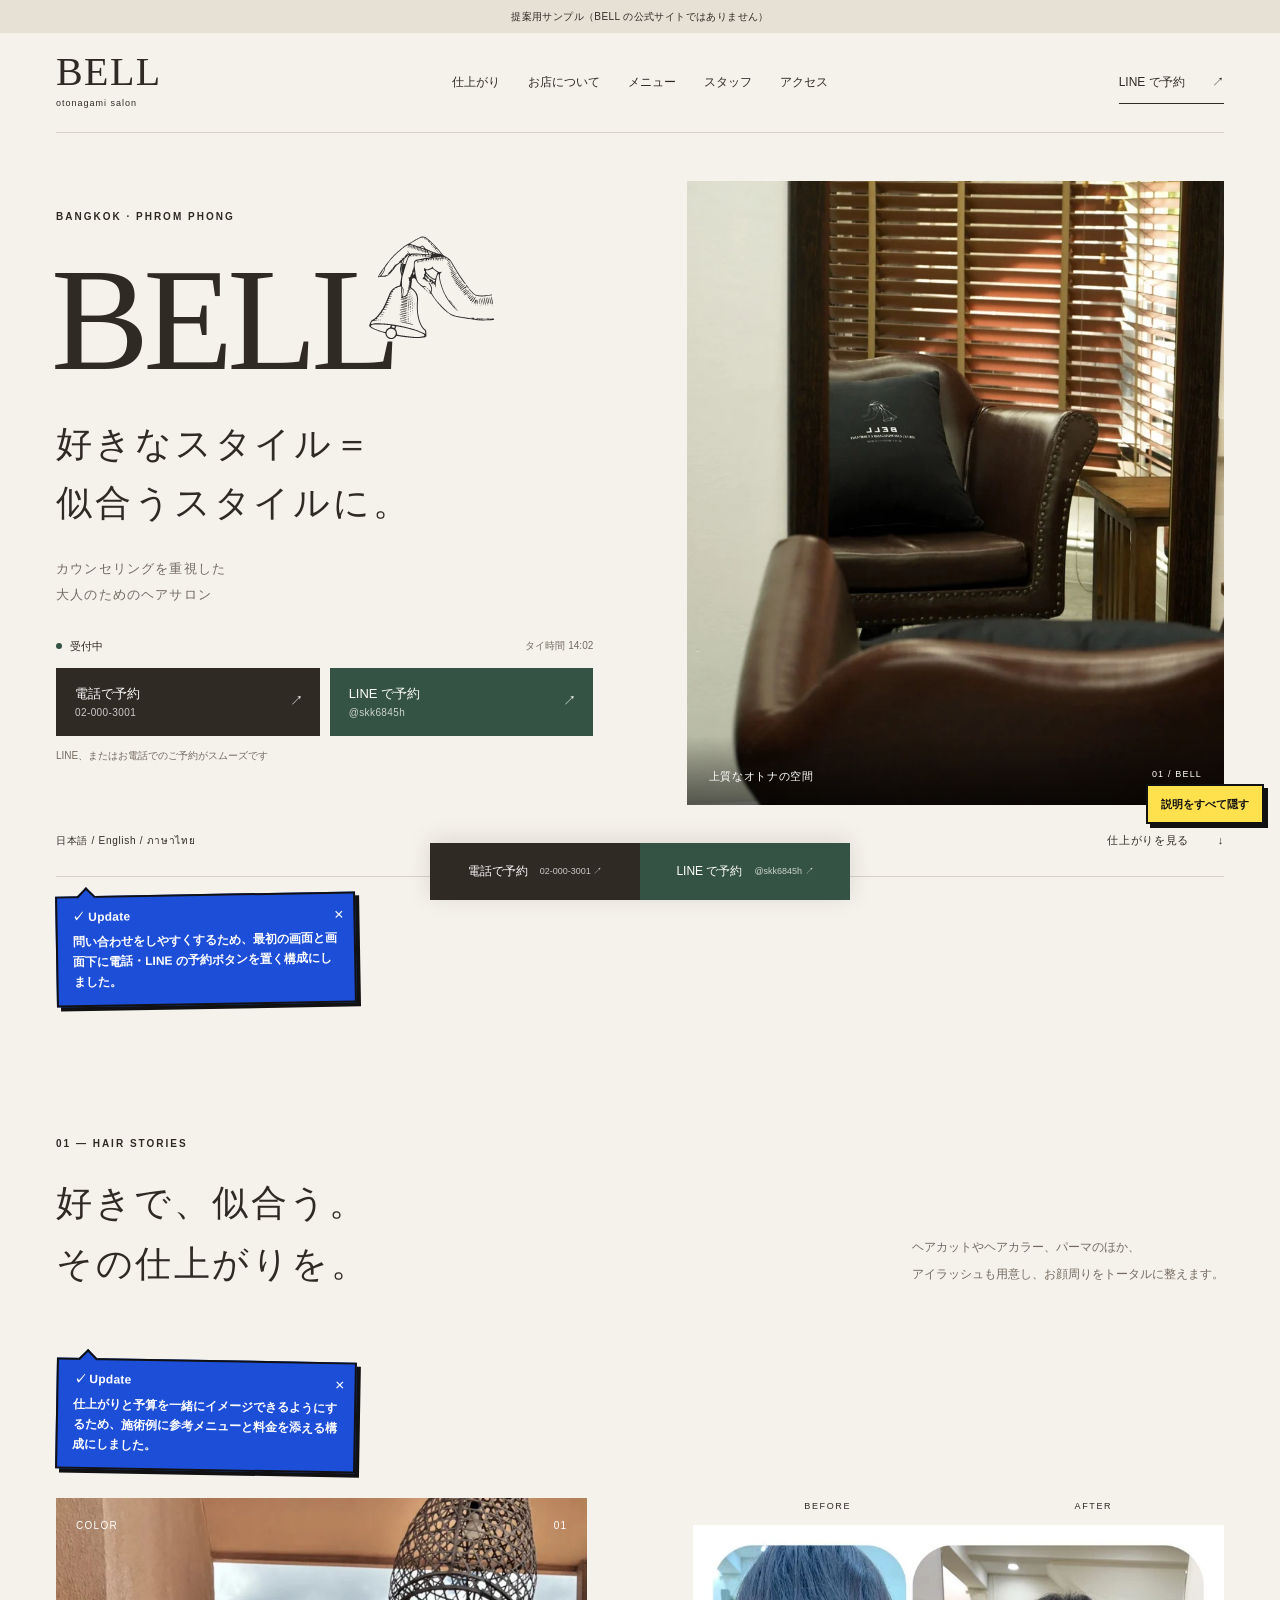
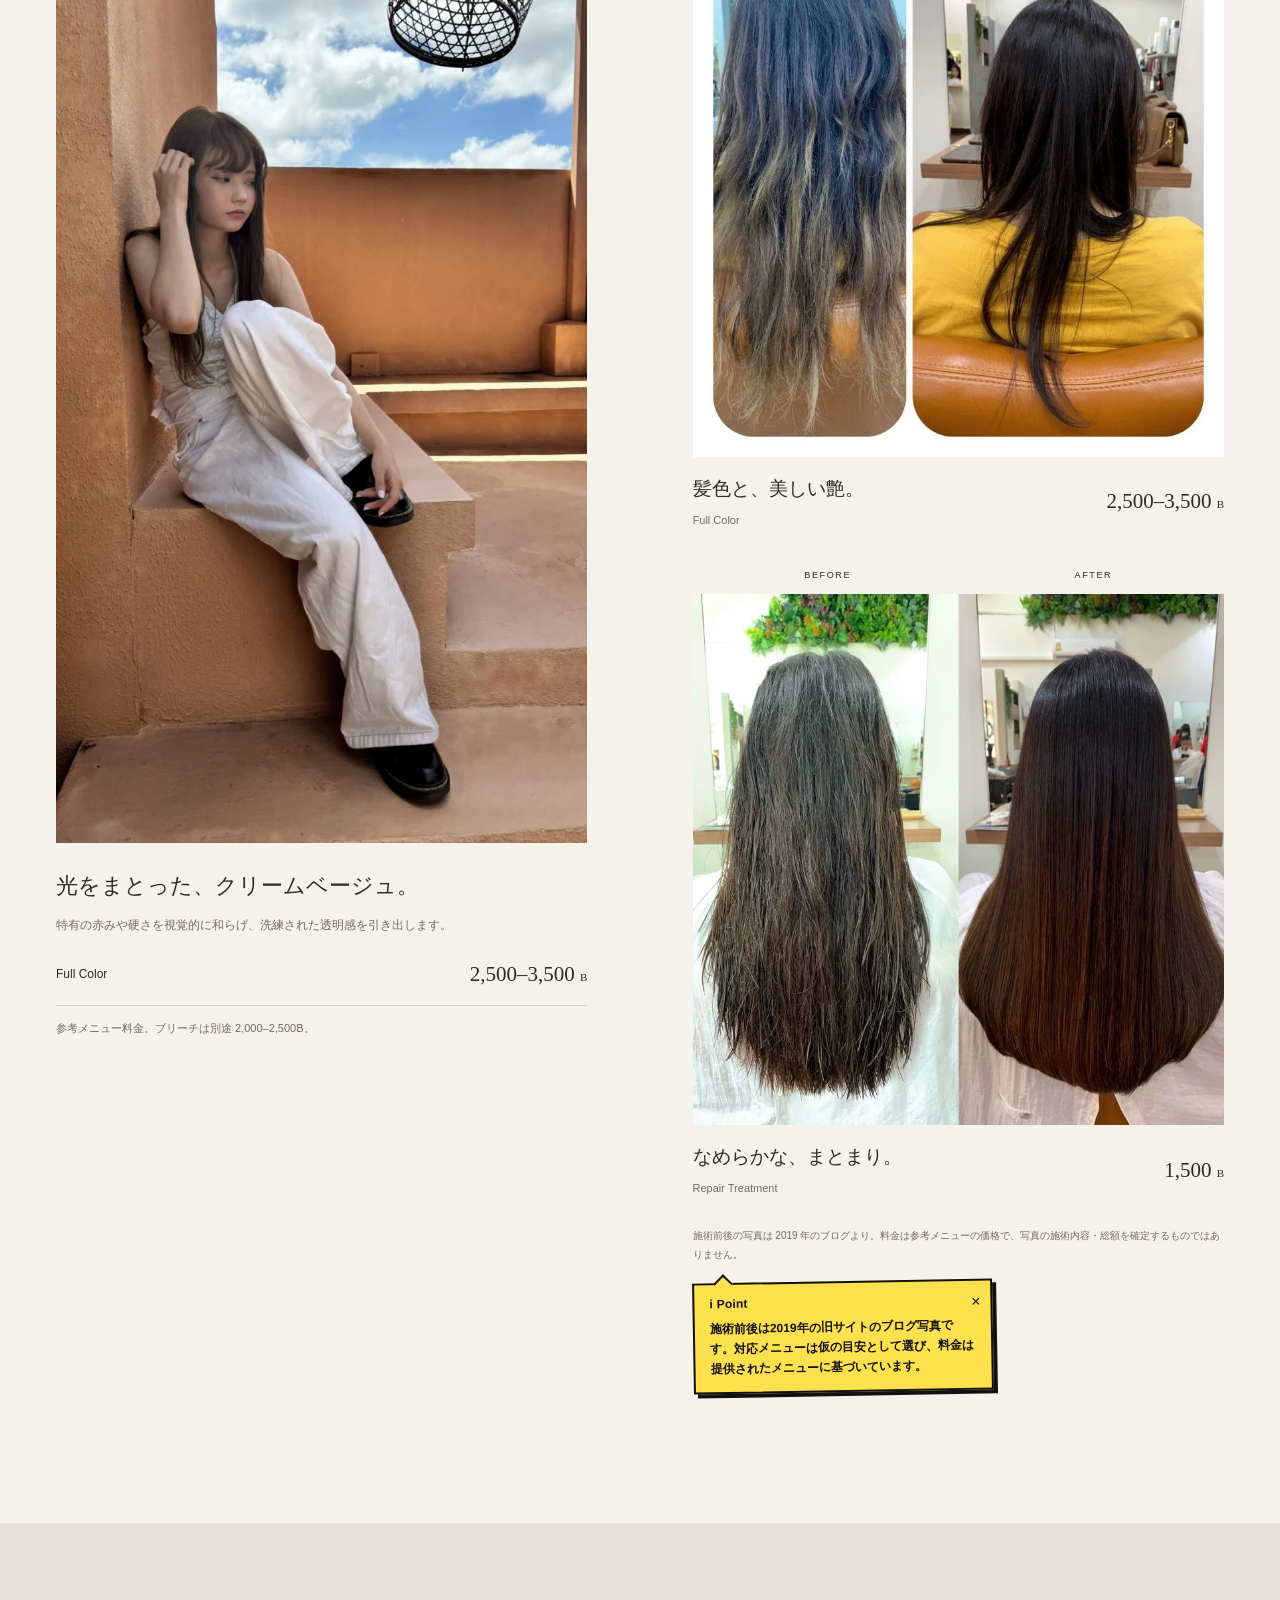
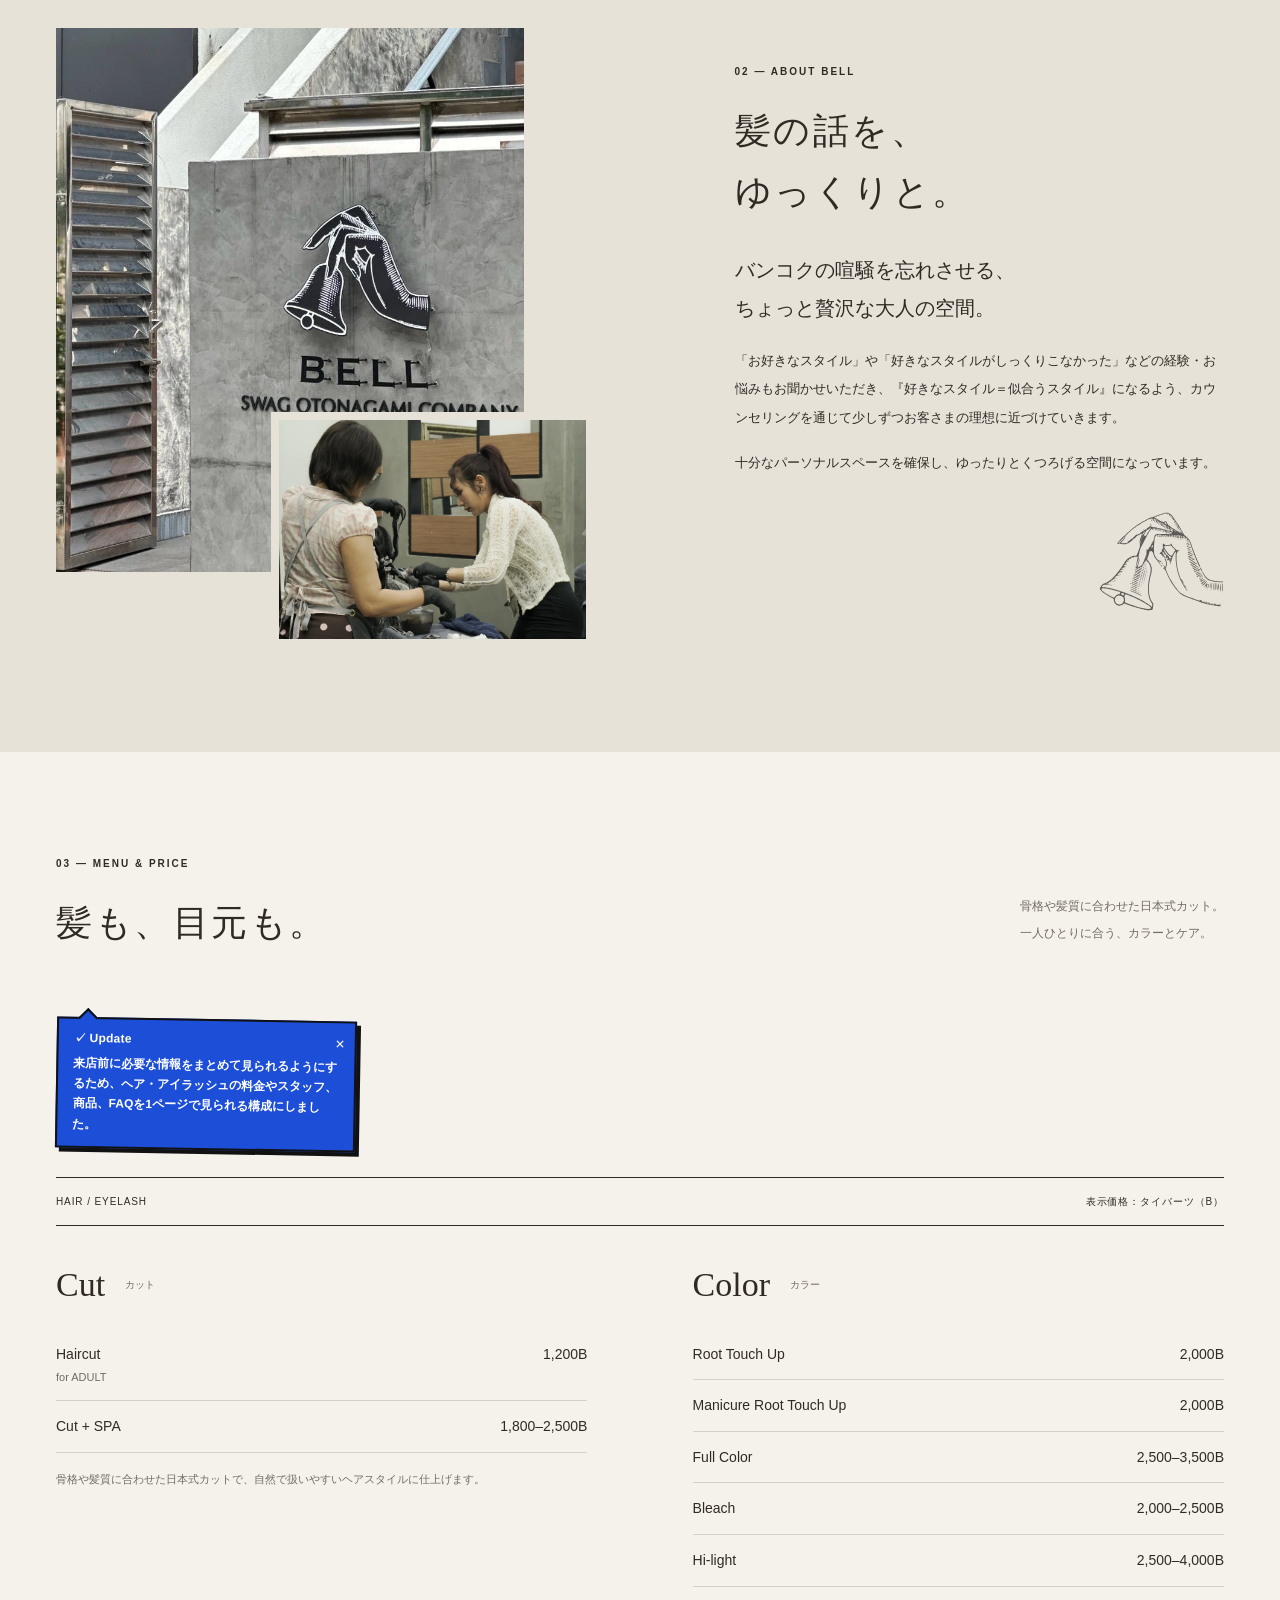
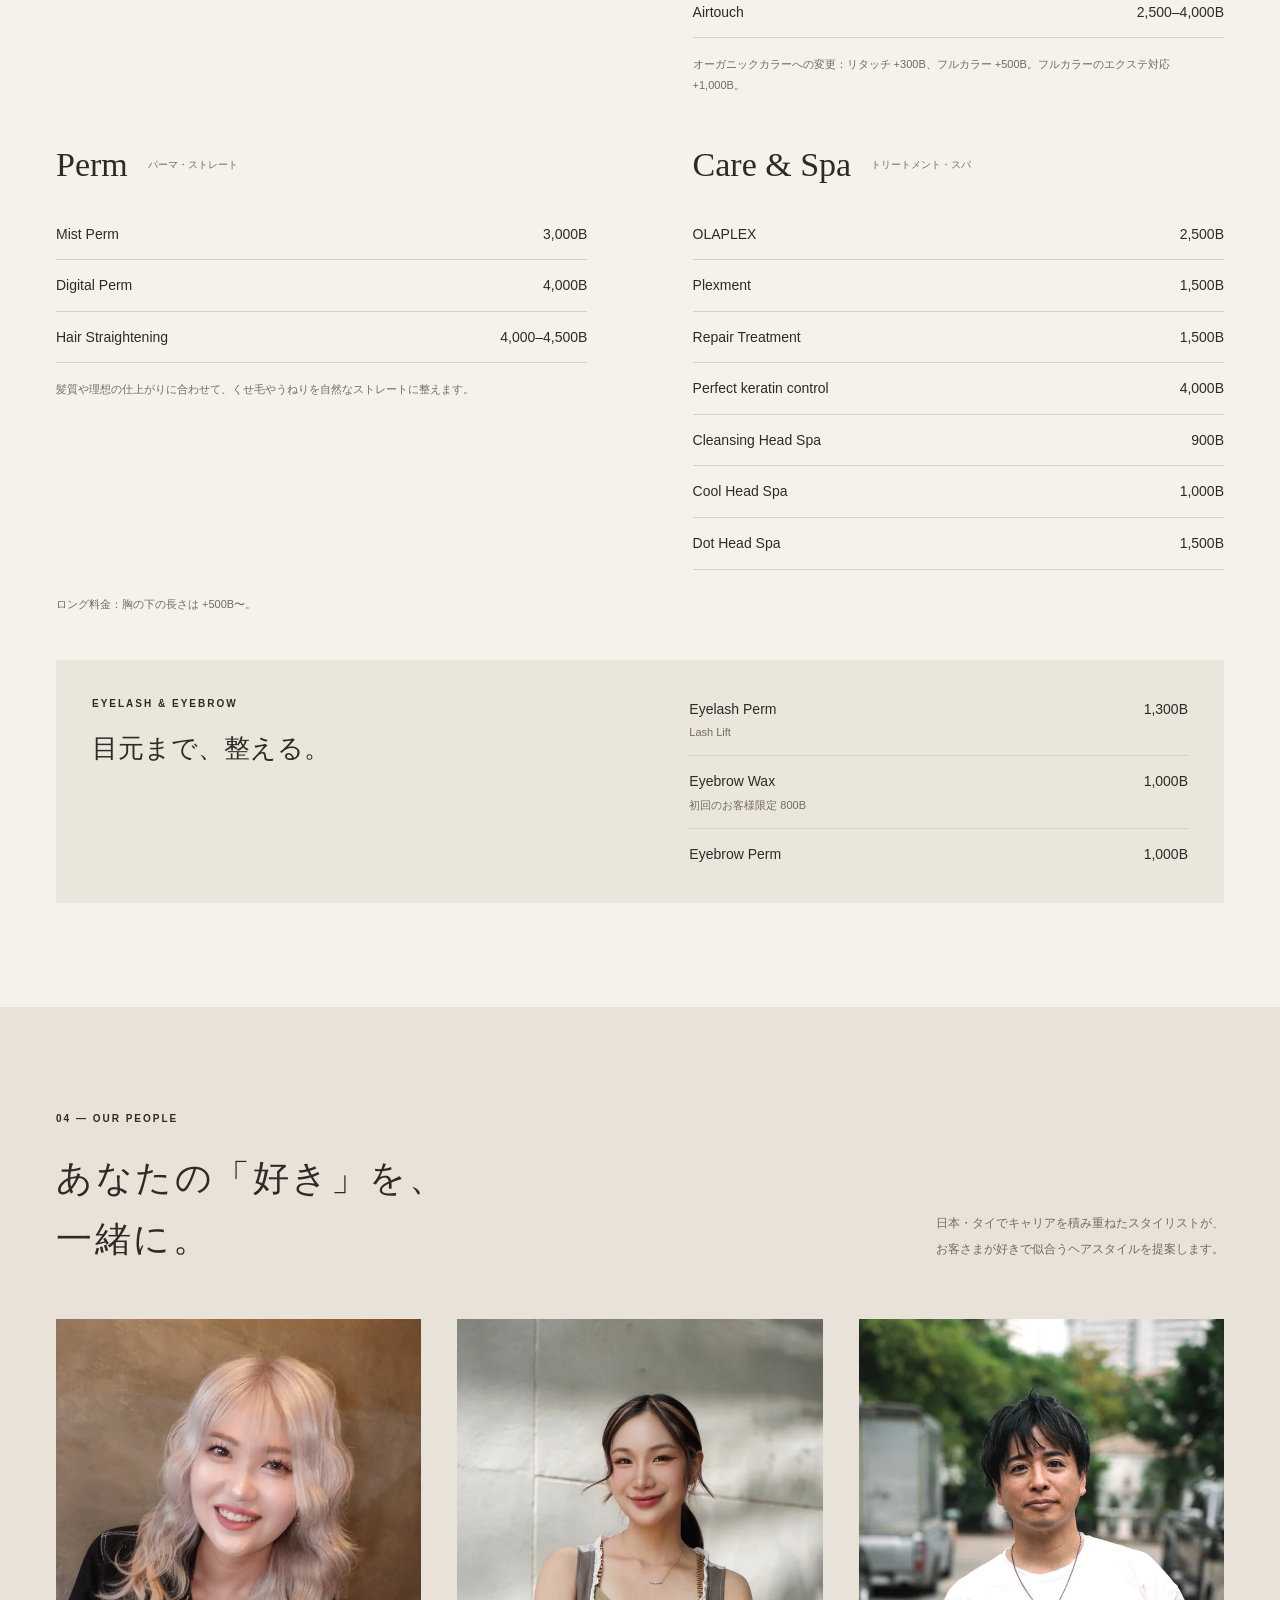
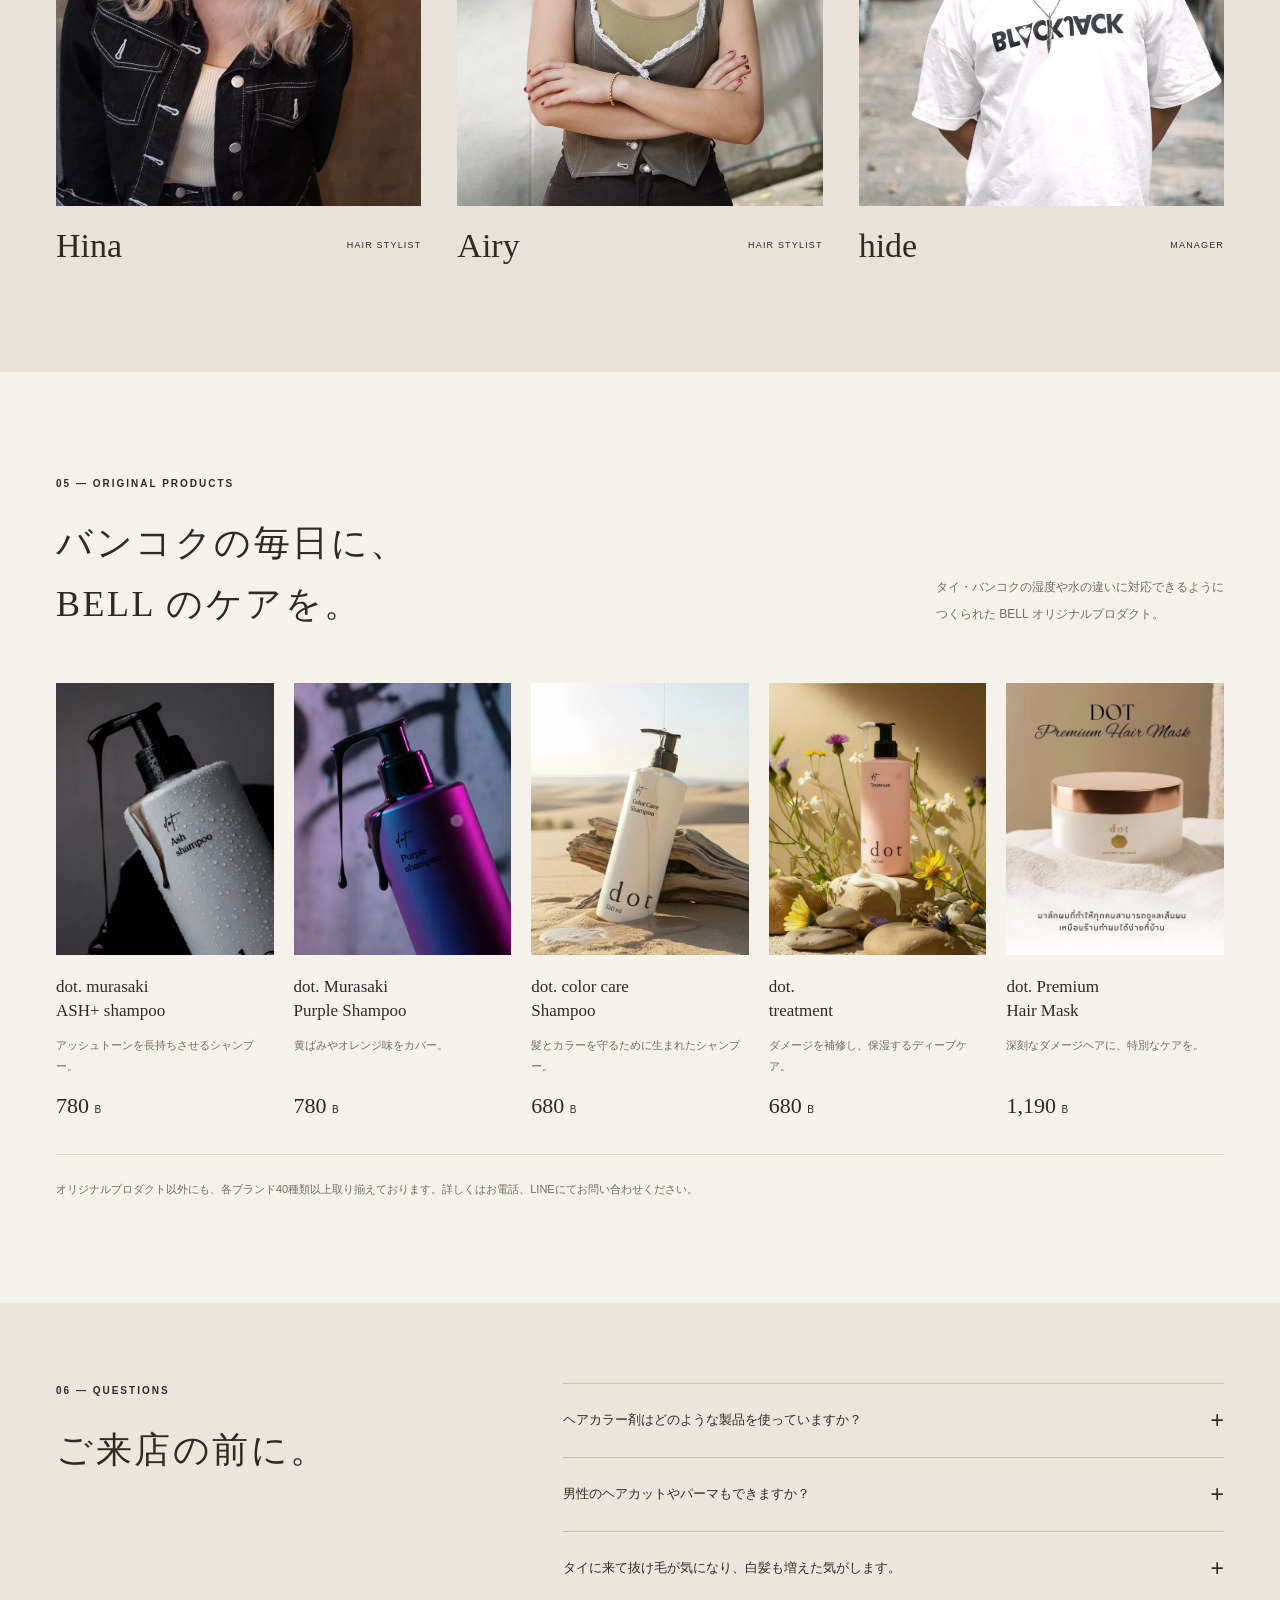
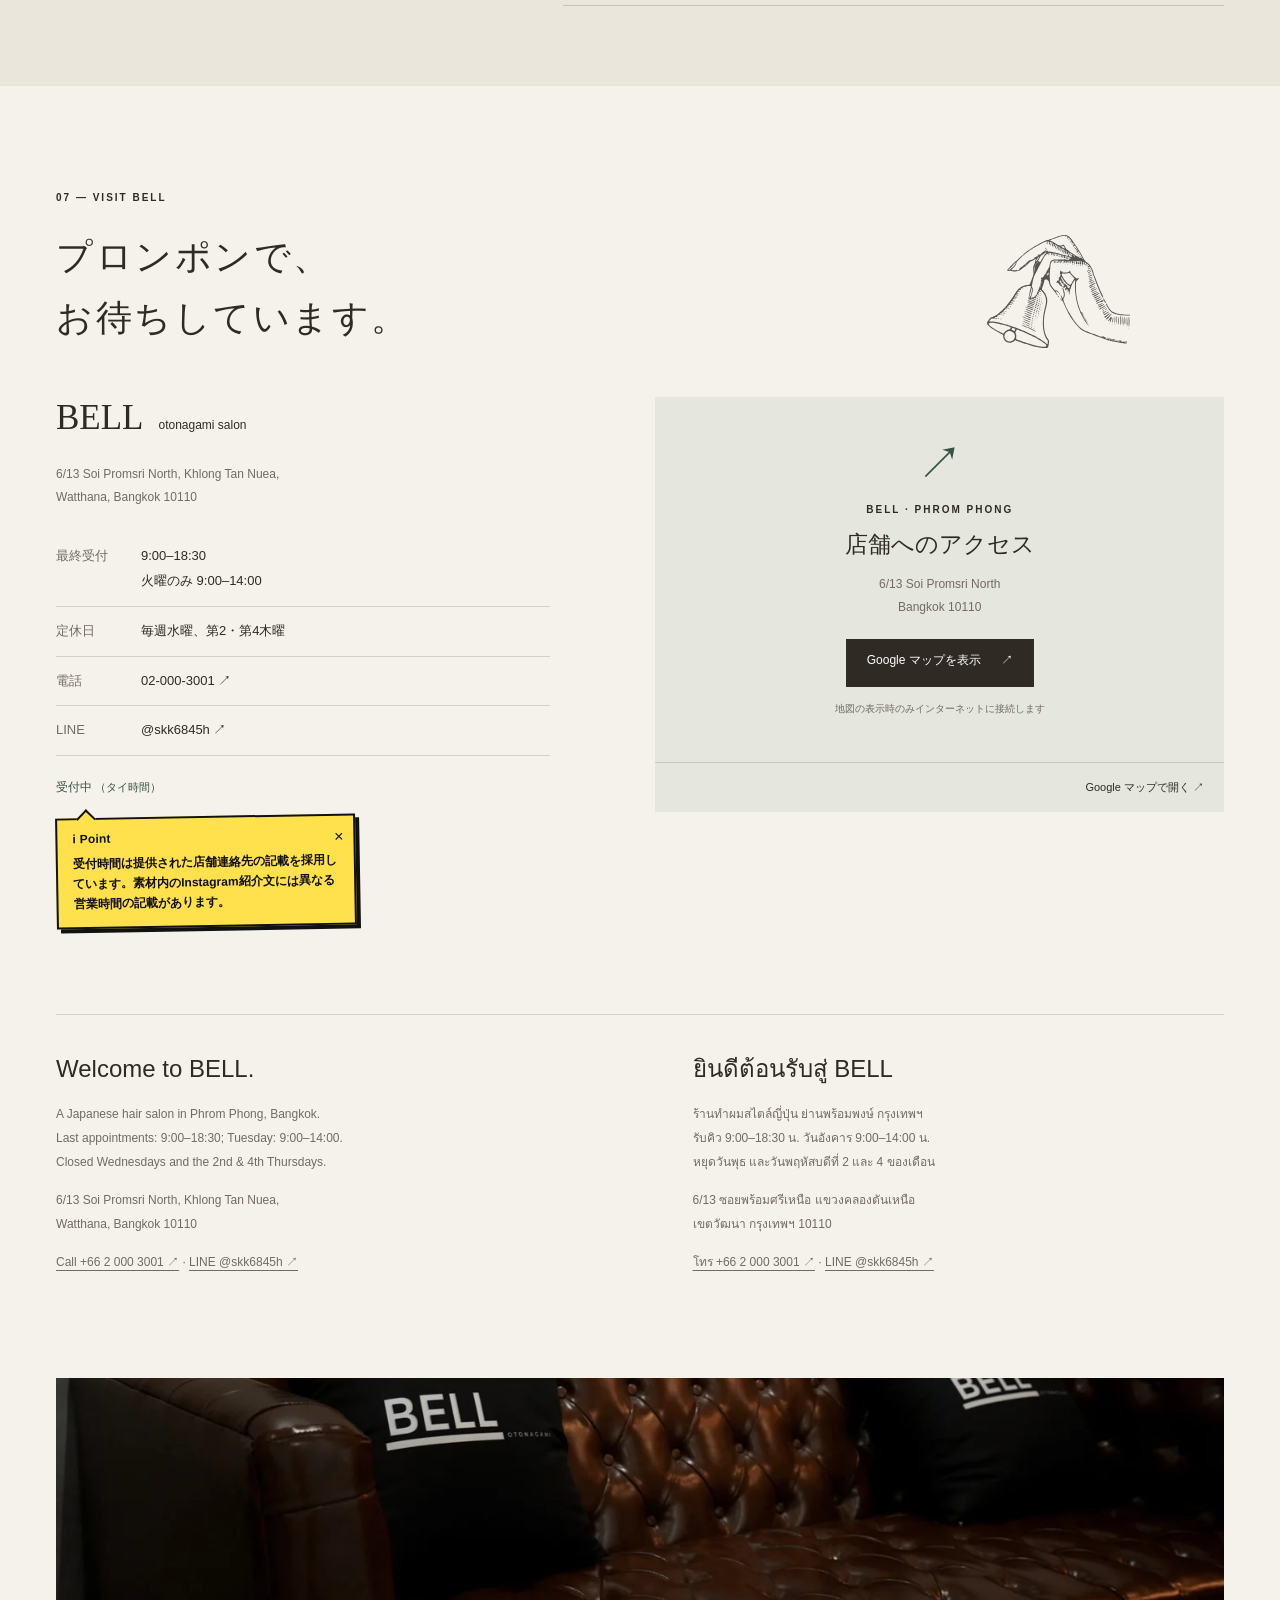
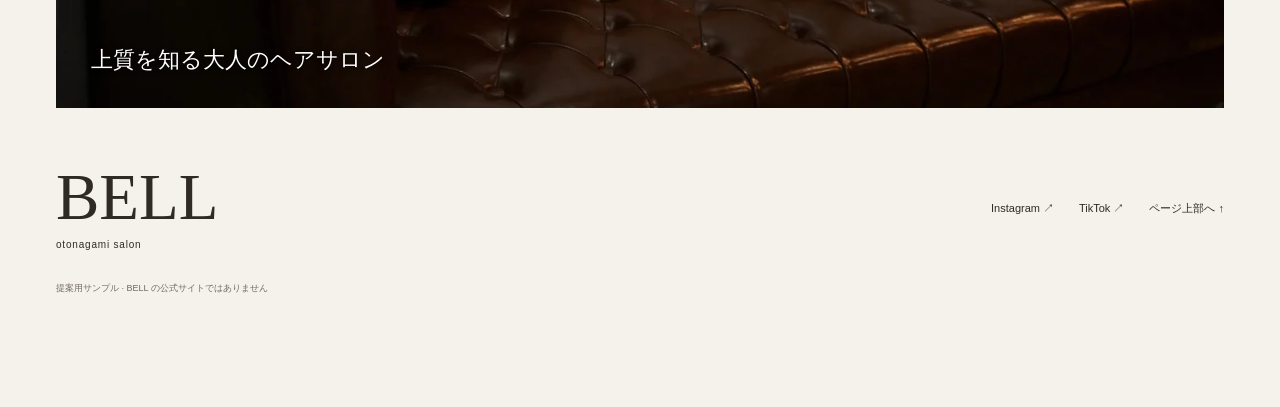
==== codex/index.html @ e8c3ef05 "Codex 版のサンプルを /codex/ に追加（比較用） Co-Authored-By: Claude Opus 5.5 <noreply@anthropic.com>" ====
<!doctype html>
<html lang="ja">
<head>
  <meta charset="utf-8">
  <meta name="viewport" content="width=device-width, initial-scale=1">
  <meta name="robots" content="noindex, nofollow">
  <meta name="description" content="バンコク・プロンポンの BELL otonagami salon。カウンセリングを重視した、大人のためのヘアサロン。店舗サイトの提案用サンプルです。">
  <title>BELL otonagami salon — 好きなスタイル＝似合うスタイルに</title>
  <link rel="icon" href="img/bell-hand.svg" type="image/svg+xml">
  <link rel="stylesheet" href="css/style.css">
  <script type="application/ld+json">
  {
    "@context": "https://schema.org", "@type": "HairSalon",
    "name": "BELL otonagami salon", "telephone": "+66-2-000-3001",
    "description": "カウンセリングを重視した大人のためのヘアサロン。毎週水曜、第2・第4木曜は定休日。記載時間は最終受付時間です。",
    "address": {"@type":"PostalAddress","streetAddress":"6/13 Soi Promsri North, Khlong Tan Nuea","addressLocality":"Watthana","addressRegion":"Bangkok","postalCode":"10110","addressCountry":"TH"},
    "currenciesAccepted": "THB", "knowsLanguage": ["ja", "en", "th"],
    "sameAs": ["https://instagram.com/bellotonagami", "https://www.tiktok.com/@bell.otonagami"],
    "hasMap": "https://www.google.com/maps?q=BELL+otonagami+salon+Bangkok"
  }
  </script>
  <script src="js/main.js" defer></script>
</head>
<body>
  <a class="skip" href="#main">本文へ移動</a>
  <div class="sample-banner">提案用サンプル（BELL の公式サイトではありません）</div>
  <header class="site-header wrap">
    <a class="wordmark" href="#top" aria-label="BELL ページの先頭へ">BELL<span>otonagami salon</span></a>
    <nav aria-label="メインナビゲーション">
      <a href="#works">仕上がり</a><a href="#about">お店について</a><a href="#menu">メニュー</a><a href="#staff">スタッフ</a><a href="#access">アクセス</a>
    </nav>
    <a class="header-book" href="https://line.me/R/ti/p/%40skk6845h" target="_blank" rel="noopener noreferrer">LINE で予約 <span aria-hidden="true">↗</span></a>
  </header>
  <main id="main">
    <section class="hero wrap" id="top" aria-labelledby="hero-title">
      <div class="hero-copy">
        <div class="eyebrow">BANGKOK · PHROM PHONG</div>
        <div class="hero-brand" aria-hidden="true">BELL<img src="img/bell-hand.svg" alt="" width="1901" height="1504"></div>
        <h1 id="hero-title">好きなスタイル＝<br>似合うスタイルに。</h1>
        <p class="hero-description">カウンセリングを重視した<br>大人のためのヘアサロン</p>
        <div class="reception"><span class="status-dot"></span><span data-status role="status">受付時間 9:00–18:30</span><span class="local-time" data-thai-time>タイ時間</span></div>
        <div class="booking-actions" id="hero-booking">
          <a class="button button-dark" href="tel:+6620003001"><span>電話で予約</span><small>02-000-3001</small><b aria-hidden="true">↗</b></a>
          <a class="button button-line" href="https://line.me/R/ti/p/%40skk6845h" target="_blank" rel="noopener noreferrer"><span>LINE で予約</span><small>@skk6845h</small><b aria-hidden="true">↗</b></a>
        </div>
        <p class="booking-help">LINE、またはお電話でのご予約がスムーズです</p>
      </div>
      <figure class="hero-photo"><img src="img/salon-chair.webp" alt="木製ブラインドから光が入る、BELL のゆったりとしたサロンチェア" width="775" height="900" fetchpriority="high"><figcaption>上質なオトナの空間 <span>01 / BELL</span></figcaption></figure>
      <div class="hero-foot"><span id="booking-note-anchor">日本語 / English / ภาษาไทย</span><a href="#works">仕上がりを見る <span aria-hidden="true">↓</span></a></div>
    </section>

    <section class="section wrap" id="works" aria-labelledby="works-title">
      <div class="section-heading"><div><p class="eyebrow">01 — HAIR STORIES</p><h2 id="works-title">好きで、似合う。<br>その仕上がりを。</h2></div><p>ヘアカットやヘアカラー、パーマのほか、<br class="desktop">アイラッシュも用意し、お顔周りをトータルに整えます。</p></div>
      <div class="works-grid">
        <article class="style-feature"><figure><img src="img/cream-beige.webp" alt="クリームベージュのヘアカラーの仕上がり" width="700" height="1244" loading="lazy"><figcaption><span>COLOR</span><span>01</span></figcaption></figure><h3>光をまとった、クリームベージュ。</h3><p>特有の赤みや硬さを視覚的に和らげ、洗練された透明感を引き出します。</p><div class="price-caption"><span>Full Color</span><strong>2,500–3,500 <small>B</small></strong></div><small class="muted">参考メニュー料金。ブリーチは別途 2,000–2,500B。</small></article>
        <div class="style-pairs">
          <article class="style-pair"><div class="photo-label"><span>BEFORE</span><span>AFTER</span></div><img src="img/color-2019.webp" alt="カラー施術例。左が施術前、右が施術後。2019年のブログ写真" width="800" height="800" loading="lazy"><div class="pair-caption"><div><h3>髪色と、美しい艶。</h3><span>Full Color</span></div><strong>2,500–3,500 <small>B</small></strong></div></article>
          <article class="style-pair"><div class="photo-label"><span>BEFORE</span><span>AFTER</span></div><img src="img/treatment-2019.webp" alt="トリートメント施術例。左が施術前、右が施術後。2019年のブログ写真" width="800" height="800" loading="lazy"><div class="pair-caption"><div><h3>なめらかな、まとまり。</h3><span>Repair Treatment</span></div><strong>1,500 <small>B</small></strong></div></article>
          <p class="source-caption" id="archive-note-anchor">施術前後の写真は 2019 年のブログより。料金は参考メニューの価格で、写真の施術内容・総額を確定するものではありません。</p>
        </div>
      </div>
    </section>

    <section class="about-section" id="about" aria-labelledby="about-title"><div class="wrap about-grid">
      <div class="about-photos"><img class="about-main" src="img/salon-entrance.webp" alt="鈴を鳴らす手のロゴが迎える BELL の入口" width="775" height="900" loading="lazy"><img class="about-detail" src="img/consultation.webp" alt="サロンでお客さまのお話を聞くカウンセリングの様子" width="870" height="620" loading="lazy"></div>
      <div class="about-copy"><p class="eyebrow">02 — ABOUT BELL</p><h2 id="about-title">髪の話を、<br>ゆっくりと。</h2><p class="lead">バンコクの喧騒を忘れさせる、<br>ちょっと贅沢な大人の空間。</p><p>「お好きなスタイル」や「好きなスタイルがしっくりこなかった」などの経験・お悩みもお聞かせいただき、『好きなスタイル＝似合うスタイル』になるよう、カウンセリングを通じて少しずつお客さまの理想に近づけていきます。</p><p>十分なパーソナルスペースを確保し、ゆったりとくつろげる空間になっています。</p><img class="about-hand" src="img/bell-hand.svg" alt="鈴を鳴らす手の線画" width="1901" height="1504"></div>
    </div></section>

    <section class="section wrap" id="menu" aria-labelledby="menu-title">
      <div class="section-heading"><div><p class="eyebrow">03 — MENU & PRICE</p><h2 id="menu-title">髪も、目元も。</h2></div><p>骨格や髪質に合わせた日本式カット。<br>一人ひとりに合う、カラーとケア。</p></div>
      <div class="menu-topline"><span>HAIR / EYELASH</span><span>表示価格：タイバーツ（B）</span></div>
      <div class="menu-grid" id="hair-menu">
        <div class="menu-group"><h3>Cut <span>カット</span></h3><dl><div><dt>Haircut <small>for ADULT</small></dt><dd>1,200B</dd></div><div><dt>Cut + SPA</dt><dd>1,800–2,500B</dd></div></dl><p>骨格や髪質に合わせた日本式カットで、自然で扱いやすいヘアスタイルに仕上げます。</p></div>
        <div class="menu-group"><h3>Color <span>カラー</span></h3><dl><div><dt>Root Touch Up</dt><dd>2,000B</dd></div><div><dt>Manicure Root Touch Up</dt><dd>2,000B</dd></div><div><dt>Full Color</dt><dd>2,500–3,500B</dd></div><div><dt>Bleach</dt><dd>2,000–2,500B</dd></div><div><dt>Hi-light</dt><dd>2,500–4,000B</dd></div><div><dt>Airtouch</dt><dd>2,500–4,000B</dd></div></dl><p>オーガニックカラーへの変更：リタッチ +300B、フルカラー +500B。フルカラーのエクステ対応 +1,000B。</p></div>
        <div class="menu-group"><h3>Perm <span>パーマ・ストレート</span></h3><dl><div><dt>Mist Perm</dt><dd>3,000B</dd></div><div><dt>Digital Perm</dt><dd>4,000B</dd></div><div><dt>Hair Straightening</dt><dd>4,000–4,500B</dd></div></dl><p>髪質や理想の仕上がりに合わせて、くせ毛やうねりを自然なストレートに整えます。</p></div>
        <div class="menu-group"><h3>Care & Spa <span>トリートメント・スパ</span></h3><dl><div><dt>OLAPLEX</dt><dd>2,500B</dd></div><div><dt>Plexment</dt><dd>1,500B</dd></div><div><dt>Repair Treatment</dt><dd>1,500B</dd></div><div><dt>Perfect keratin control</dt><dd>4,000B</dd></div><div><dt>Cleansing Head Spa</dt><dd>900B</dd></div><div><dt>Cool Head Spa</dt><dd>1,000B</dd></div><div><dt>Dot Head Spa</dt><dd>1,500B</dd></div></dl></div>
      </div>
      <p class="menu-footnote">ロング料金：胸の下の長さは +500B〜。</p>
      <div class="eyelash"><div><p class="eyebrow">EYELASH & EYEBROW</p><h3>目元まで、整える。</h3></div><dl><div><dt>Eyelash Perm <small>Lash Lift</small></dt><dd>1,300B</dd></div><div><dt>Eyebrow Wax <small>初回のお客様限定 800B</small></dt><dd>1,000B</dd></div><div><dt>Eyebrow Perm</dt><dd>1,000B</dd></div></dl></div>
    </section>

    <section class="section staff-section" id="staff" aria-labelledby="staff-title"><div class="wrap">
      <div class="section-heading"><div><p class="eyebrow">04 — OUR PEOPLE</p><h2 id="staff-title">あなたの「好き」を、<br>一緒に。</h2></div><p>日本・タイでキャリアを積み重ねたスタイリストが、<br class="desktop">お客さまが好きで似合うヘアスタイルを提案します。</p></div>
      <div class="staff-grid"><article><img src="img/hina.webp" alt="ヘアスタイリスト Hina" width="660" height="880" loading="lazy"><div><h3>Hina</h3><span>HAIR STYLIST</span></div></article><article><img src="img/airy.webp" alt="ヘアスタイリスト Airy" width="660" height="990" loading="lazy"><div><h3>Airy</h3><span>HAIR STYLIST</span></div></article><article><img src="img/hide.webp" alt="店長 hide" width="660" height="990" loading="lazy"><div><h3>hide</h3><span>MANAGER</span></div></article></div>
    </div></section>

    <section class="section wrap" id="products" aria-labelledby="products-title">
      <div class="section-heading"><div><p class="eyebrow">05 — ORIGINAL PRODUCTS</p><h2 id="products-title">バンコクの毎日に、<br>BELL のケアを。</h2></div><p>タイ・バンコクの湿度や水の違いに対応できるように<br class="desktop">つくられた BELL オリジナルプロダクト。</p></div>
      <div class="products-grid">
        <article><img src="img/ash-shampoo.webp" alt="dot. murasaki ASH+ shampoo" width="560" height="700" loading="lazy"><h3>dot. murasaki<br>ASH+ shampoo</h3><p>アッシュトーンを長持ちさせるシャンプー。</p><strong>780 <small>B</small></strong></article>
        <article><img src="img/purple-shampoo.webp" alt="dot. Murasaki Purple Shampoo" width="560" height="720" loading="lazy"><h3>dot. Murasaki<br>Purple Shampoo</h3><p>黄ばみやオレンジ味をカバー。</p><strong>780 <small>B</small></strong></article>
        <article><img src="img/color-shampoo.webp" alt="dot. color care Shampoo" width="560" height="700" loading="lazy"><h3>dot. color care<br>Shampoo</h3><p>髪とカラーを守るために生まれたシャンプー。</p><strong>680 <small>B</small></strong></article>
        <article><img src="img/treatment.webp" alt="dot. treatment" width="560" height="700" loading="lazy"><h3>dot.<br>treatment</h3><p>ダメージを補修し、保湿するディープケア。</p><strong>680 <small>B</small></strong></article>
        <article><img src="img/hair-mask.webp" alt="dot. Premium Hair Mask" width="560" height="560" loading="lazy"><h3>dot. Premium<br>Hair Mask</h3><p>深刻なダメージヘアに、特別なケアを。</p><strong>1,190 <small>B</small></strong></article>
      </div>
      <p class="product-footer">オリジナルプロダクト以外にも、各ブランド40種類以上取り揃えております。詳しくはお電話、LINEにてお問い合わせください。</p>
    </section>

    <section class="faq-section" id="faq" aria-labelledby="faq-title"><div class="wrap faq-grid"><div><p class="eyebrow">06 — QUESTIONS</p><h2 id="faq-title">ご来店の前に。</h2></div><div class="faq-list">
      <details><summary>ヘアカラー剤はどのような製品を使っていますか？<span aria-hidden="true">+</span></summary><p>日本ブランドの薬剤を使用しています。なるべくダメージが出ないような薬剤を選び、ダメージ・やりたいカラーに応じてオキシ濃度をコントロール。前処理で油膜を付ける、または逆に油膜を剥がすなど、お客さま1人1人に合う設定を心がけて調合しています。</p></details>
      <details><summary>男性のヘアカットやパーマもできますか？<span aria-hidden="true">+</span></summary><p>もちろん大歓迎です。男性のショートやミディアムスタイルはもちろん、朝の時間やゴルフ後でも簡単にスタイルがキマるデザインパーマや、スッキリしたい方へのフェードスタイルなど、ご希望のスタイルを提案いたします。</p></details>
      <details><summary>タイに来て抜け毛が気になり、白髪も増えた気がします。<span aria-hidden="true">+</span></summary><p>生活習慣や日頃のケアのアドバイスもいたします。ライフスタイルまたは環境が原因となっているのか、など頭髪診断をし、良い髪の毛が育つ環境づくりをお手伝いします。発毛、育毛などのお悩みも、お気軽にご相談ください。</p></details>
    </div></div></section>

    <section class="section wrap" id="access" aria-labelledby="access-title">
      <div class="section-heading"><div><p class="eyebrow">07 — VISIT BELL</p><h2 id="access-title">プロンポンで、<br>お待ちしています。</h2></div><img class="access-hand" src="img/bell-hand.svg" alt="" width="1901" height="1504"></div>
      <div class="access-grid"><div class="access-details"><h3>BELL <span>otonagami salon</span></h3><address>6/13 Soi Promsri North, Khlong Tan Nuea,<br>Watthana, Bangkok 10110</address><dl><div><dt>最終受付</dt><dd>9:00–18:30<br>火曜のみ 9:00–14:00</dd></div><div><dt>定休日</dt><dd>毎週水曜、第2・第4木曜</dd></div><div><dt>電話</dt><dd><a href="tel:+6620003001">02-000-3001 ↗</a></dd></div><div><dt>LINE</dt><dd><a href="https://line.me/R/ti/p/%40skk6845h" target="_blank" rel="noopener noreferrer">@skk6845h ↗</a></dd></div></dl><p class="access-status" id="hours-note-anchor"><span data-status>受付時間 9:00–18:30</span> <small>（タイ時間）</small></p></div>
        <div class="map-panel" id="map-panel"><div class="map-placeholder"><span class="map-symbol" aria-hidden="true">↗</span><p class="eyebrow">BELL · PHROM PHONG</p><h3>店舗へのアクセス</h3><p>6/13 Soi Promsri North<br>Bangkok 10110</p><button class="button button-dark" id="load-map" type="button">Google マップを表示 <span aria-hidden="true">↗</span></button><small>地図の表示時のみインターネットに接続します</small></div><template id="map-template"><iframe title="BELL otonagami salon の Google マップ（カラー）" data-src="https://www.google.com/maps?q=BELL%20otonagami%20salon%206%2F13%20Soi%20Promsri%20North%20Bangkok&amp;output=embed" referrerpolicy="no-referrer" allowfullscreen></iframe></template><a class="map-link" href="https://www.google.com/maps?q=BELL+otonagami+salon+6%2F13+Soi+Promsri+North+Bangkok" target="_blank" rel="noopener noreferrer">Google マップで開く ↗</a></div>
      </div>
      <div class="language-summaries"><section lang="en"><h3>Welcome to BELL.</h3><p>A Japanese hair salon in Phrom Phong, Bangkok.<br>Last appointments: 9:00–18:30; Tuesday: 9:00–14:00.<br>Closed Wednesdays and the 2nd & 4th Thursdays.</p><p>6/13 Soi Promsri North, Khlong Tan Nuea,<br>Watthana, Bangkok 10110</p><p><a href="tel:+6620003001">Call +66 2 000 3001 ↗</a> · <a href="https://line.me/R/ti/p/%40skk6845h" target="_blank" rel="noopener noreferrer">LINE @skk6845h ↗</a></p></section><section lang="th"><h3>ยินดีต้อนรับสู่ BELL</h3><p>ร้านทำผมสไตล์ญี่ปุ่น ย่านพร้อมพงษ์ กรุงเทพฯ<br>รับคิว 9:00–18:30 น. วันอังคาร 9:00–14:00 น.<br>หยุดวันพุธ และวันพฤหัสบดีที่ 2 และ 4 ของเดือน</p><p>6/13 ซอยพร้อมศรีเหนือ แขวงคลองตันเหนือ<br>เขตวัฒนา กรุงเทพฯ 10110</p><p><a href="tel:+6620003001">โทร +66 2 000 3001 ↗</a> · <a href="https://line.me/R/ti/p/%40skk6845h" target="_blank" rel="noopener noreferrer">LINE @skk6845h ↗</a></p></section></div>
    </section>
    <div class="closing-image wrap"><img src="img/salon-lounge.webp" alt="BELL のレザーソファがある落ち着いたラウンジ" width="1400" height="978" loading="lazy"><p>上質を知る大人のヘアサロン</p></div>
  </main>
  <footer class="site-footer wrap"><div class="footer-brand">BELL<span>otonagami salon</span></div><div><a href="https://instagram.com/bellotonagami" target="_blank" rel="noopener noreferrer">Instagram ↗</a><a href="https://www.tiktok.com/@bell.otonagami" target="_blank" rel="noopener noreferrer">TikTok ↗</a><a href="#top">ページ上部へ ↑</a></div><small>提案用サンプル · BELL の公式サイトではありません</small></footer>
  <aside class="fixed-booking" aria-label="ご予約"><a href="tel:+6620003001">電話で予約 <span>02-000-3001 ↗</span></a><a class="fixed-line" href="https://line.me/R/ti/p/%40skk6845h" target="_blank" rel="noopener noreferrer">LINE で予約 <span>@skk6845h ↗</span></a></aside>
  <script src="js/notes.js" defer></script>
</body>
</html>
---- codex/css/style.css ----
:root{--paper:#f5f2eb;--ink:#302a25;--muted:#736b61;--line:#d6d0c5;--rust:#8b4b32;--green:#355344;--serif:"Yu Mincho","Hiragino Mincho ProN","Noto Serif CJK JP",serif;--sans:"Hiragino Kaku Gothic ProN","Yu Gothic",Meiryo,sans-serif}
*{box-sizing:border-box}html{scroll-behavior:smooth;scroll-padding-top:24px}body{margin:0;background:var(--paper);color:var(--ink);font:14px/1.9 var(--sans);-webkit-font-smoothing:antialiased}a{color:inherit;text-decoration:none}a,button,summary{-webkit-tap-highlight-color:transparent}a:hover{text-decoration:underline;text-underline-offset:5px}button{font:inherit;cursor:pointer}button,a,summary{touch-action:manipulation}:focus-visible{outline:3px solid var(--rust);outline-offset:5px}img{display:block;max-width:100%;height:auto}figure,p,h1,h2,h3,dl,dd{margin:0}h1,h2,h3{font-weight:400}strong{font-weight:500}small{font-size:11px}.wrap{width:calc(100% - 112px);max-width:1280px;margin-inline:auto}.section{padding-block:104px}.eyebrow{font-size:10px;letter-spacing:.2em;font-weight:600;line-height:1.5;margin-bottom:22px}h2{font:36px/1.7 var(--serif);letter-spacing:.07em}.muted{color:var(--muted)}.skip{position:fixed;left:16px;top:-100px;z-index:100;background:var(--paper);padding:12px}.skip:focus{top:12px}.sample-banner{text-align:center;padding:7px 12px;background:#e6e0d5;font-size:10px;letter-spacing:.04em}.site-header{display:flex;align-items:center;justify-content:space-between;min-height:100px;border-bottom:1px solid var(--line);gap:24px}.wordmark{font:40px/.85 Georgia,serif;letter-spacing:.035em}.wordmark span{display:block;font:9px/1.5 var(--sans);letter-spacing:.11em;margin-top:8px}.site-header nav{display:flex;gap:28px;font-size:12px}.header-book{font-size:12px;border-bottom:1px solid var(--ink);padding:10px 0}.header-book span{margin-left:24px}
.hero{display:grid;grid-template-columns:1fr 1fr;column-gap:8%;padding-top:48px}.hero-copy{align-self:center;min-width:0;padding-bottom:12px}.hero-brand{font:clamp(110px,11.5vw,168px)/1 Georgia,serif;letter-spacing:-.04em;position:relative;padding-right:75px;width:max-content;max-width:100%;margin-left:-5px;margin-bottom:22px}.hero-brand img{position:absolute;width:128px;right:-20px;top:-10px;transform:rotate(-11deg);opacity:.82}h1{font:36px/1.65 var(--serif);letter-spacing:.08em}.hero-description{font-size:13px;line-height:2;letter-spacing:.09em;margin-top:22px;color:var(--muted)}.reception{display:flex;align-items:center;gap:8px;font-size:11px;margin-top:28px;flex-wrap:wrap}.status-dot{width:6px;height:6px;border-radius:50%;background:var(--green)}.local-time{color:var(--muted);font-size:10px;margin-left:auto}.booking-actions{display:grid;grid-template-columns:1fr 1fr;gap:10px;margin-top:12px}.button{display:grid;position:relative;align-content:center;padding:14px 35px 14px 18px;text-align:left;min-height:66px;border:1px solid transparent;border-radius:0;line-height:1.65;font-size:13px;transition:background .2s}.button small{font-size:10px;opacity:.75;letter-spacing:.04em}.button b{position:absolute;right:16px;top:21px;font-weight:400}.button-dark{color:#fff;background:var(--ink)}.button-line{color:#fff;background:var(--green)}.button:hover{background:var(--rust);text-decoration:none}.booking-help{font-size:10px;color:var(--muted);margin-top:10px}.hero-photo{position:relative;min-width:0;align-self:start}.hero-photo>img{width:100%;aspect-ratio:775/900;object-fit:cover}.hero-photo figcaption{position:absolute;bottom:0;left:0;right:0;padding:30px 22px 18px;background:linear-gradient(transparent,#0009);color:white;font-size:11px;display:flex;justify-content:space-between;letter-spacing:.06em}.hero-photo figcaption span{font-size:9px;letter-spacing:.13em}.hero-foot{grid-column:1/-1;display:flex;justify-content:space-between;gap:16px;align-items:center;padding:25px 0;border-bottom:1px solid var(--line);font-size:10px;letter-spacing:.07em}.hero-foot a{font-size:11px}.hero-foot a span{margin-left:25px}
.section-heading{display:flex;justify-content:space-between;align-items:flex-end;gap:40px;margin-bottom:48px}.section-heading>p{font-size:12px;color:var(--muted);line-height:2.2;padding-bottom:8px;max-width:460px}.works-grid{display:grid;grid-template-columns:1fr 1fr;gap:9%;align-items:start}.style-feature figure{position:relative}.style-feature figure>img{width:100%;height:auto}.style-feature figcaption{position:absolute;left:20px;right:20px;top:18px;display:flex;justify-content:space-between;font-size:10px;letter-spacing:.13em;color:#fff}.style-feature h3{font:22px/1.7 var(--serif);margin-top:24px}.style-feature>p{font-size:12px;color:var(--muted);margin-top:10px;max-width:400px}.price-caption{display:flex;gap:10px;justify-content:space-between;align-items:center;padding:18px 0 10px;border-bottom:1px solid var(--line);margin-bottom:8px;font-size:12px}.price-caption strong,.pair-caption strong{font-family:Georgia,serif;font-size:21px;white-space:nowrap}.style-pairs{min-width:0}.style-pair+.style-pair{margin-top:34px}.photo-label{display:flex;justify-content:space-around;font-size:9px;letter-spacing:.18em;padding-bottom:10px}.style-pair>img{width:100%;height:auto}.pair-caption{display:flex;justify-content:space-between;gap:12px;align-items:center;margin-top:15px}.pair-caption h3{font:19px/1.8 var(--serif)}.pair-caption span{font-size:11px;color:var(--muted)}.source-caption{font-size:10px;color:var(--muted);margin-top:25px}.about-section{background:#e7e2d8;padding-block:105px}.about-grid{display:grid;grid-template-columns:1.1fr 1fr;gap:12%;align-items:center}.about-photos{position:relative;padding-right:70px;padding-bottom:75px}.about-main{width:100%}.about-detail{position:absolute;width:60%;bottom:0;right:0;border:8px solid #e7e2d8}.about-copy .lead{font:20px/1.9 var(--serif);margin:28px 0 20px}.about-copy>p:not(.eyebrow):not(.lead){font-size:13px;line-height:2.2;margin-top:16px}.about-hand{width:125px;margin-top:35px;margin-left:auto;opacity:.6}
.menu-topline{display:flex;justify-content:space-between;gap:20px;border-block:1px solid var(--ink);padding:14px 0;font-size:10px;letter-spacing:.09em}.menu-grid{display:grid;grid-template-columns:1fr 1fr;column-gap:9%;row-gap:45px;margin-top:35px}.menu-group h3{font:34px/1.4 Georgia,serif;margin-bottom:20px;display:flex;align-items:center;gap:20px}.menu-group h3 span{font:10px/1.5 var(--sans);color:var(--muted)}dl>div{display:flex;justify-content:space-between;gap:15px;border-bottom:1px solid var(--line);padding:12px 0}dt{min-width:0}dd{flex-shrink:0}dt small{display:block;color:var(--muted)}.menu-group>p{font-size:11px;color:var(--muted);line-height:1.9;margin-top:16px}.menu-footnote{font-size:11px;color:var(--muted);margin-top:24px}.eyelash{display:grid;grid-template-columns:1fr 1fr;gap:9%;margin-top:45px;padding:36px;background:#eae6dc}.eyelash h3{font:26px/1.7 var(--serif)}.eyelash .eyebrow{margin-bottom:16px}.eyelash dl>div:first-child{padding-top:0}.eyelash dl>div:last-child{border:0;padding-bottom:0}.staff-section{background:#e8e2d8}.staff-grid{display:grid;grid-template-columns:repeat(3,1fr);gap:36px}.staff-grid img{width:100%;aspect-ratio:3/4;object-fit:cover;object-position:center 26%}.staff-grid article>div{display:flex;justify-content:space-between;gap:12px;align-items:center;padding-top:18px}.staff-grid h3{font:34px/1.3 Georgia,serif}.staff-grid span{font-size:9px;letter-spacing:.13em}.products-grid{display:grid;grid-template-columns:repeat(5,1fr);gap:20px}.products-grid article{display:flex;flex-direction:column;min-width:0}.products-grid img{width:100%;aspect-ratio:4/5;object-fit:cover}.products-grid h3{font:17px/1.4 Georgia,serif;margin-top:20px}.products-grid p{font-size:11px;color:var(--muted);line-height:1.9;margin:12px 0}.products-grid strong{font:22px/1.5 Georgia,serif;margin-top:auto}.products-grid small{font:10px var(--sans)}.product-footer{font-size:11px;color:var(--muted);border-top:1px solid var(--line);padding-top:24px;margin-top:32px}.faq-section{background:#eae6dc;padding-block:80px}.faq-grid{display:grid;grid-template-columns:1fr 1.6fr;gap:8%}.faq-list details{border-bottom:1px solid #c9c2b7}.faq-list details:first-child{border-top:1px solid #c9c2b7}.faq-list summary{list-style:none;display:flex;align-items:center;justify-content:space-between;gap:20px;padding:24px 0;cursor:pointer;font-size:13px}.faq-list summary::-webkit-details-marker{display:none}.faq-list summary span{font-size:23px;line-height:1;transition:transform .2s}.faq-list details[open] summary span{transform:rotate(45deg)}.faq-list details p{font-size:12px;color:#625a50;line-height:2.2;padding:0 35px 24px 0}
.access-hand{width:145px;opacity:.65;margin-right:8%}.access-grid{display:grid;grid-template-columns:1fr 1.15fr;gap:9%;align-items:start}.access-details h3{font:35px/1.2 Georgia,serif;display:flex;align-items:baseline;gap:15px}.access-details h3 span{font:12px var(--sans)}address{font-style:normal;color:var(--muted);font-size:12px;margin:24px 0}.access-details dl>div{justify-content:flex-start;gap:25px;font-size:13px}.access-details dt{width:60px;color:var(--muted);flex-shrink:0}.access-details dd{flex-shrink:1}.access-status{margin-top:20px;font-size:12px;color:var(--green)}.map-panel{background:#e5e6dd;position:relative}.map-placeholder{min-height:365px;display:flex;flex-direction:column;justify-content:center;align-items:center;text-align:center;padding:30px}.map-symbol{font:46px/1 Georgia,serif;color:var(--green);margin-bottom:15px}.map-placeholder .eyebrow{margin-bottom:10px}.map-placeholder h3{font:23px/1.6 var(--serif);margin-bottom:10px}.map-placeholder p:not(.eyebrow){font-size:12px;color:var(--muted)}.map-placeholder .button{display:flex;gap:20px;min-height:48px;margin:20px 0 12px;padding:11px 20px;font-size:12px}.map-placeholder small{font-size:10px;color:var(--muted)}.map-panel iframe{display:block;width:100%;height:365px;border:0;filter:none}.map-link{display:block;padding:14px 20px;border-top:1px solid #c7cbbf;font-size:11px;text-align:right}.language-summaries{display:grid;grid-template-columns:1fr 1fr;gap:9%;border-top:1px solid var(--line);margin-top:60px;padding-top:35px}.language-summaries h3{font:24px/1.6 Georgia,var(--sans)}.language-summaries p{font-size:12px;line-height:2;color:var(--muted);margin-top:14px}.language-summaries a{text-decoration:underline;text-underline-offset:4px}.closing-image{position:relative}.closing-image img{width:100%;height:330px;object-fit:cover;object-position:50% 60%}.closing-image p{position:absolute;bottom:30px;left:35px;color:#fff;font:22px/1.7 var(--serif);text-shadow:0 1px 5px #000}.site-footer{display:flex;align-items:center;flex-wrap:wrap;justify-content:space-between;padding-block:60px 110px;gap:30px}.footer-brand{font:65px/.9 Georgia,serif}.footer-brand span{font:10px var(--sans);display:block;letter-spacing:.08em;margin-top:12px}.site-footer>div:nth-child(2){display:flex;gap:25px;font-size:11px}.site-footer>small{width:100%;font-size:9px;color:var(--muted)}.fixed-booking{position:fixed;bottom:0;left:50%;transform:translateX(-50%);display:grid;grid-template-columns:1fr 1fr;width:420px;max-width:100%;z-index:30;box-shadow:0 -3px 22px #302a2520;background:var(--ink);padding-bottom:env(safe-area-inset-bottom)}.fixed-booking>a{display:flex;justify-content:center;align-items:center;gap:12px;min-height:57px;background:var(--ink);color:#fff;font-size:12px}.fixed-booking>a span{font-size:9px;opacity:.75}.fixed-booking .fixed-line{background:var(--green)}
@media(min-width:1500px){.hero-brand{font-size:174px}.hero{column-gap:10%}.hero-copy{padding-right:20px}.hero-photo img{max-height:670px;object-fit:cover}.hero-description{margin-top:25px}}
@media(max-width:1100px){.wrap{width:calc(100% - 72px)}.site-header nav{gap:18px;font-size:11px}.hero{column-gap:6%;padding-top:38px}.hero-brand{font-size:120px;padding-right:55px}.hero-brand img{width:105px;right:-8px;top:-6px}h1{font-size:29px}.hero-description{margin-top:15px}.reception{margin-top:20px}.button{padding-left:14px}.section{padding-block:80px}.section-heading{gap:25px}.section-heading>p{max-width:350px;font-size:11px}h2{font-size:32px}.works-grid{gap:6%}.pair-caption{flex-wrap:wrap;gap:4px}.about-grid{gap:7%}.about-photos{padding-right:40px;padding-bottom:55px}.menu-grid{column-gap:6%}.menu-group h3{font-size:30px}.products-grid{gap:14px}.products-grid h3{font-size:15px}.staff-grid{gap:24px}.access-grid{gap:6%}}
@media(max-width:800px){.wrap{width:calc(100% - 48px)}.site-header{min-height:85px}.site-header nav{gap:16px}.site-header nav a:nth-child(2),.site-header nav a:nth-child(4){display:none}.hero{column-gap:5%;padding-top:30px}.hero-brand{font-size:96px;padding-right:40px;margin-bottom:17px}.hero-brand img{width:85px;right:-6px}h1{font-size:26px}.hero .eyebrow{font-size:9px;margin-bottom:18px}.hero-description{font-size:11px;line-height:1.9}.hero-photo{align-self:stretch}.hero-photo>img{height:100%;max-height:540px;object-fit:cover}.booking-actions{gap:8px}.button{font-size:12px;padding:10px 23px 10px 12px}.button b{right:10px}.local-time{margin-left:0}.booking-help{font-size:9px}.section-heading>p{max-width:280px}h2{font-size:28px}.style-feature h3{font-size:19px}.pair-caption h3{font-size:17px}.price-caption strong,.pair-caption strong{font-size:18px}.about-section{padding-block:75px}.about-copy .lead{font-size:17px}.about-copy>p:not(.eyebrow):not(.lead){font-size:12px}.menu-grid{font-size:12px}.menu-group h3{gap:12px;font-size:27px}.eyelash{padding:25px;gap:5%;font-size:12px}.staff-grid{gap:20px}.staff-grid h3{font-size:28px}.staff-grid article>div{flex-wrap:wrap;gap:4px}.products-grid{grid-template-columns:repeat(3,1fr);gap:32px 20px}.faq-grid{grid-template-columns:1fr;gap:25px}.access-grid{grid-template-columns:1fr 1fr;gap:5%}.access-details h3{flex-wrap:wrap;gap:6px}.access-details h3 span{font-size:11px}.access-details dl>div{font-size:12px;gap:8px}.language-summaries{gap:6%}.closing-image img{height:290px}.fixed-booking{width:390px}}
@media(max-width:600px){.wrap{width:calc(100% - 40px)}.sample-banner{font-size:9px;padding:6px 4px}.site-header{min-height:74px;gap:12px}.wordmark{font-size:33px}.wordmark span{font-size:8px;margin-top:6px}.site-header nav{gap:15px;font-size:10px;margin-left:auto}.site-header nav a{display:none}.site-header nav a:nth-child(3),.site-header nav a:nth-child(5){display:block}.header-book{display:none}.hero{display:block;padding-top:28px;position:relative}.hero-copy{padding-bottom:0;position:relative;z-index:1}.hero .eyebrow{margin-bottom:10px;font-size:9px;letter-spacing:.17em}.hero-brand{font-size:104px;line-height:1.05;padding-right:65px;margin-bottom:18px}.hero-brand img{width:110px;right:-4px;top:-11px}h1{font-size:28px;line-height:1.65;letter-spacing:.07em}.hero-description{font-size:11px;margin-top:14px;line-height:2}.hero-photo{position:absolute;right:0;top:202px;width:78px;height:140px;z-index:0}.hero-photo>img{width:78px;height:140px;object-fit:cover}.hero-photo figcaption{display:none}.hero-description{max-width:220px}.reception{margin-top:29px;gap:7px;font-size:10px}.local-time{margin-left:auto;font-size:9px}.booking-actions{margin-top:10px;gap:8px}.button{font-size:12px;min-height:61px;padding:10px 28px 10px 16px}.button b{right:14px;top:18px}.button small{font-size:10px}.booking-help{font-size:9px;margin-top:8px}.hero-foot{font-size:9px;padding:19px 0;margin-top:7px}.hero-foot a{font-size:10px}.hero-foot a span{margin-left:8px}.section{padding-block:66px}.section-heading{display:block;margin-bottom:32px}.eyebrow{font-size:9px;margin-bottom:15px}h2{font-size:29px;line-height:1.6}.section-heading>p{margin-top:20px;max-width:none;font-size:11px;padding:0}.desktop{display:none}.works-grid{grid-template-columns:1fr;gap:38px}.style-feature figure>img{width:100%;max-height:525px;object-fit:cover;object-position:50% 45%}.style-feature h3{font-size:21px;margin-top:19px}.style-feature>p{font-size:11px}.style-pair>img{width:100%}.pair-caption{flex-wrap:nowrap}.pair-caption h3{font-size:18px}.style-pair+.style-pair{margin-top:30px}.source-caption{margin-top:20px}.about-section{padding-block:62px}.about-grid{grid-template-columns:1fr;gap:40px}.about-photos{padding-right:65px;padding-bottom:50px}.about-main{max-height:380px;object-fit:cover}.about-detail{width:57%;border-width:6px}.about-copy .lead{font-size:19px;margin-top:23px}.about-copy>p:not(.eyebrow):not(.lead){font-size:12px}.about-hand{width:95px;margin-top:22px}.menu-grid{grid-template-columns:1fr;gap:30px;margin-top:28px}.menu-group h3{font-size:30px;margin-bottom:12px;gap:18px}.menu-grid dl>div{padding:11px 0}.menu-topline{font-size:9px;padding:12px 0}.eyelash{grid-template-columns:1fr;gap:28px;padding:26px 22px;margin-top:30px}.eyelash h3{font-size:24px}.eyelash .eyebrow{font-size:9px}.staff-grid{grid-template-columns:1fr;gap:30px}.staff-grid article{display:grid;grid-template-columns:58% 1fr;gap:23px;align-items:end}.staff-grid article>div{display:block;padding-bottom:18px}.staff-grid h3{font-size:33px;margin-bottom:8px}.staff-grid span{font-size:8px}.staff-grid img{aspect-ratio:3/4}.products-grid{grid-template-columns:1fr 1fr;gap:30px 16px}.products-grid h3{font-size:17px;margin-top:15px}.products-grid p{font-size:10px}.products-grid strong{font-size:21px}.product-footer{font-size:10px;line-height:2}.faq-section{padding-block:58px}.faq-grid{gap:27px}.faq-list summary{font-size:12px;padding:22px 0}.faq-list details p{font-size:11px;padding-right:15px}.access-hand{display:none}.access-grid{grid-template-columns:1fr;gap:32px}.access-details h3{font-size:37px;gap:16px}.access-details h3 span{font-size:12px}.access-details dl>div{gap:25px;font-size:12px}.map-placeholder{min-height:330px;padding:25px 15px}.map-panel iframe{height:330px}.language-summaries{grid-template-columns:1fr;gap:28px;margin-top:36px;padding-top:30px}.language-summaries h3{font-size:22px}.language-summaries p{font-size:11px}.closing-image{width:100%}.closing-image img{height:240px}.closing-image p{font-size:18px;left:20px;bottom:20px}.site-footer{padding-block:40px 115px;gap:28px}.footer-brand{font-size:55px}.site-footer>div:nth-child(2){gap:19px;font-size:10px;flex-wrap:wrap}.site-footer>small{font-size:8px}.fixed-booking{width:100%;background:linear-gradient(90deg,var(--ink) 50%,var(--green) 50%)}.fixed-booking>a{flex-direction:column;gap:0;min-height:61px;font-size:12px;padding:7px}.fixed-booking>a span{font-size:9px}}
@media(prefers-reduced-motion:reduce){html{scroll-behavior:auto}*,*::before,*::after{transition:none!important}}

@media(max-width:380px){.hero-photo{display:none}h1{font-size:26px}.hero-brand{font-size:94px}.hero-brand img{width:95px}.hero-description{max-width:none}.reception{font-size:9px}.pair-caption{flex-wrap:wrap}.site-header nav{gap:12px}}
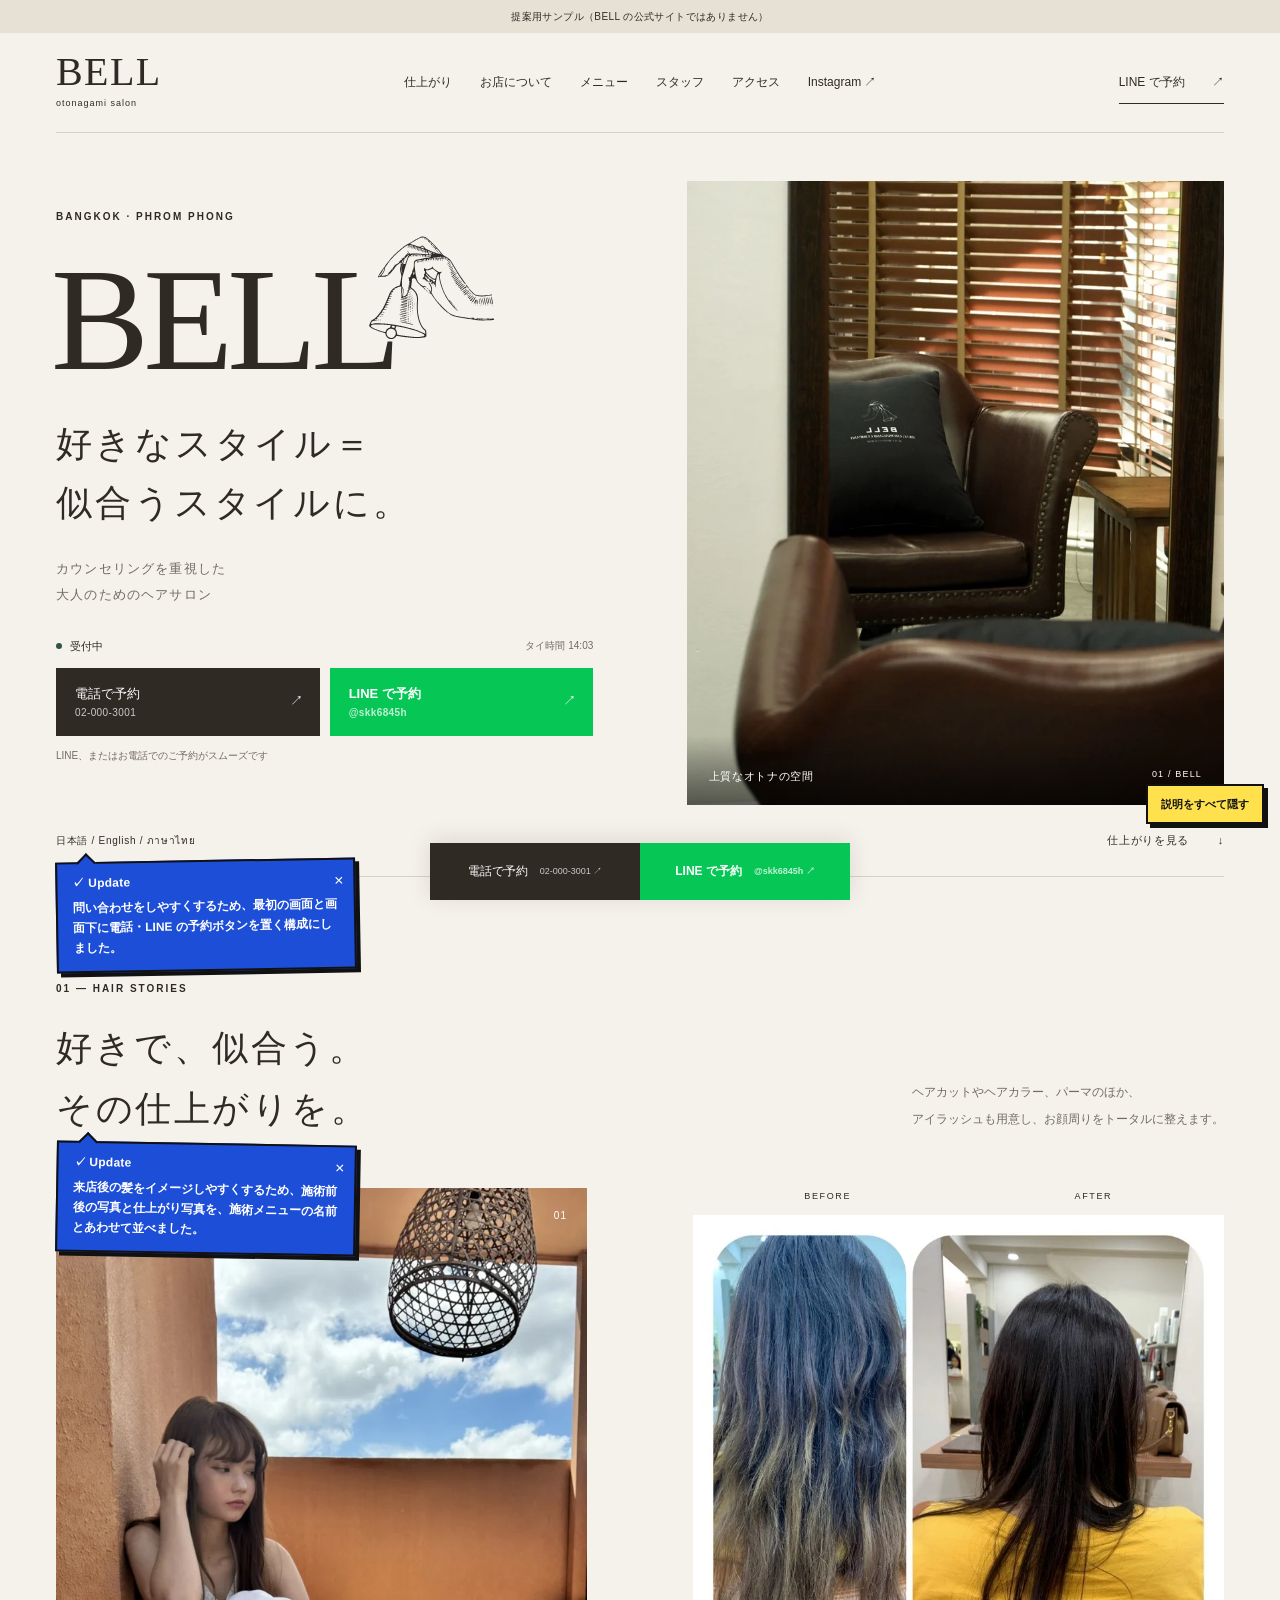
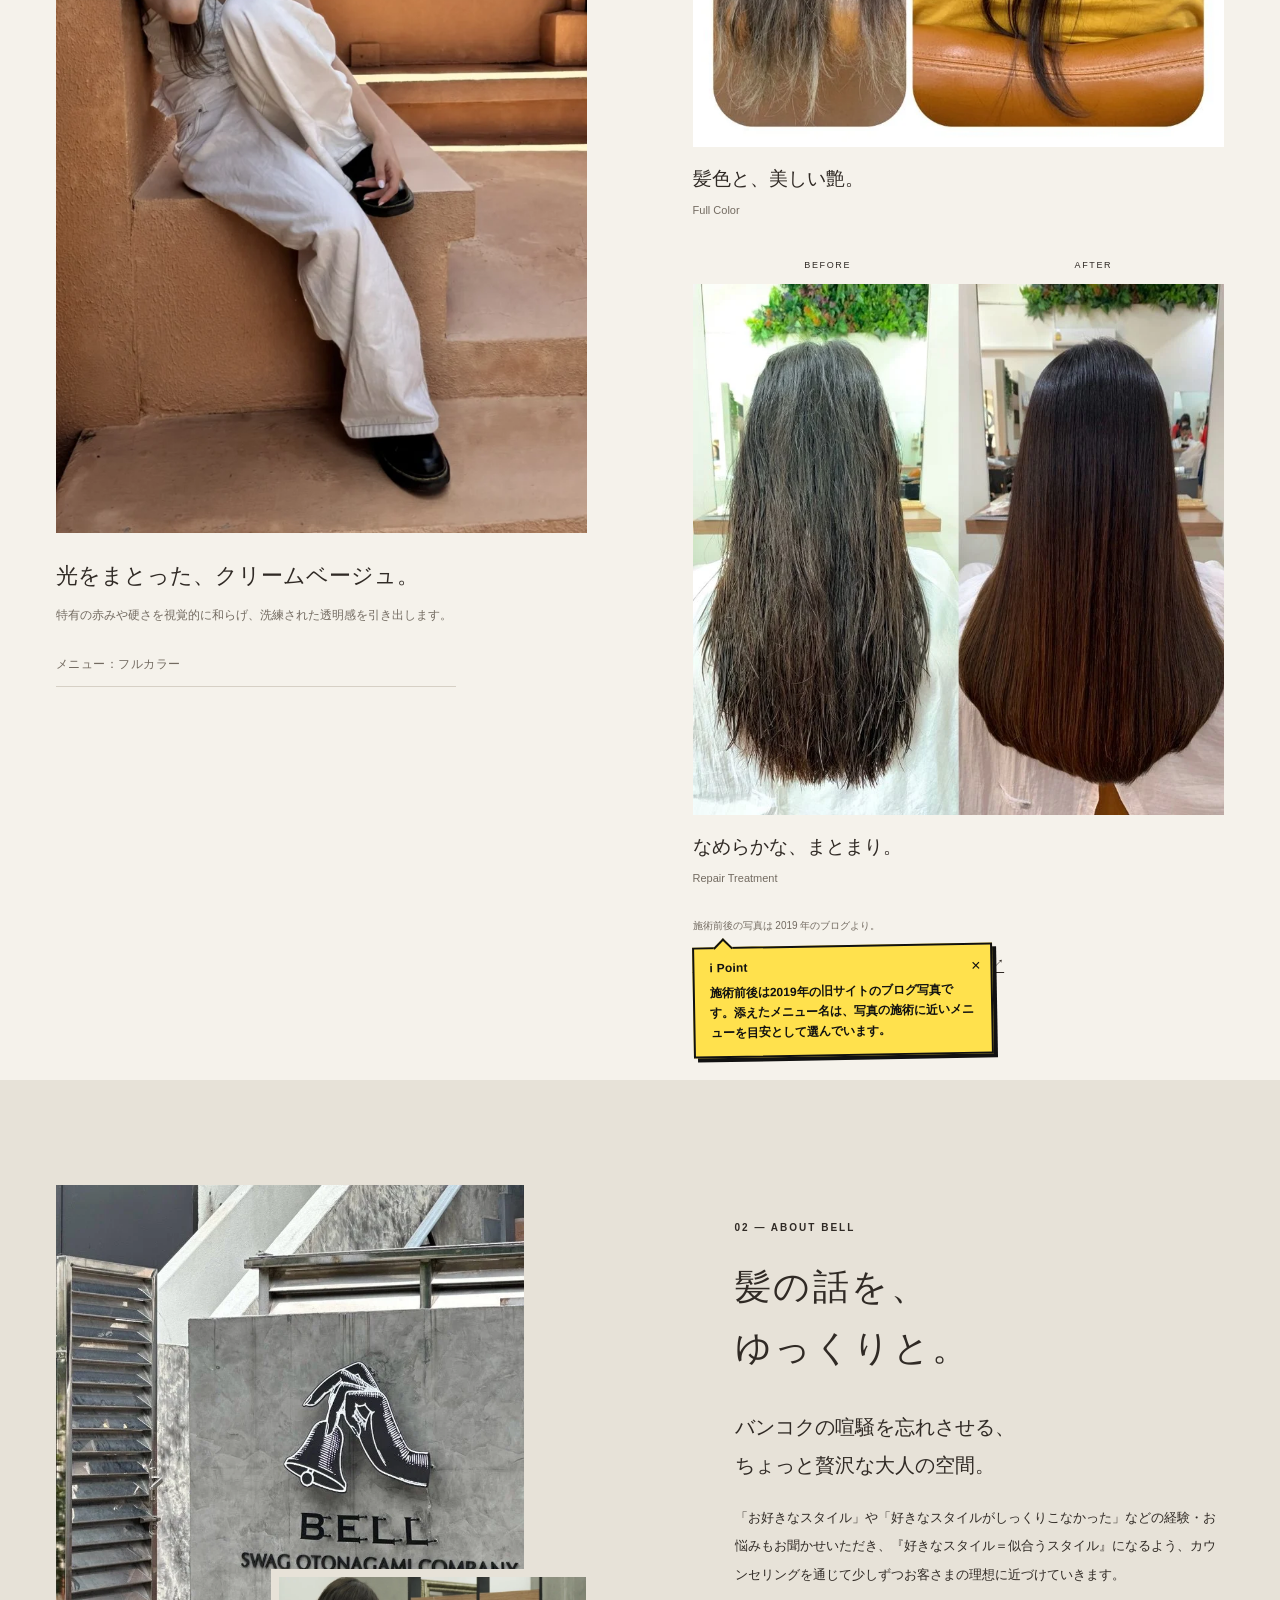
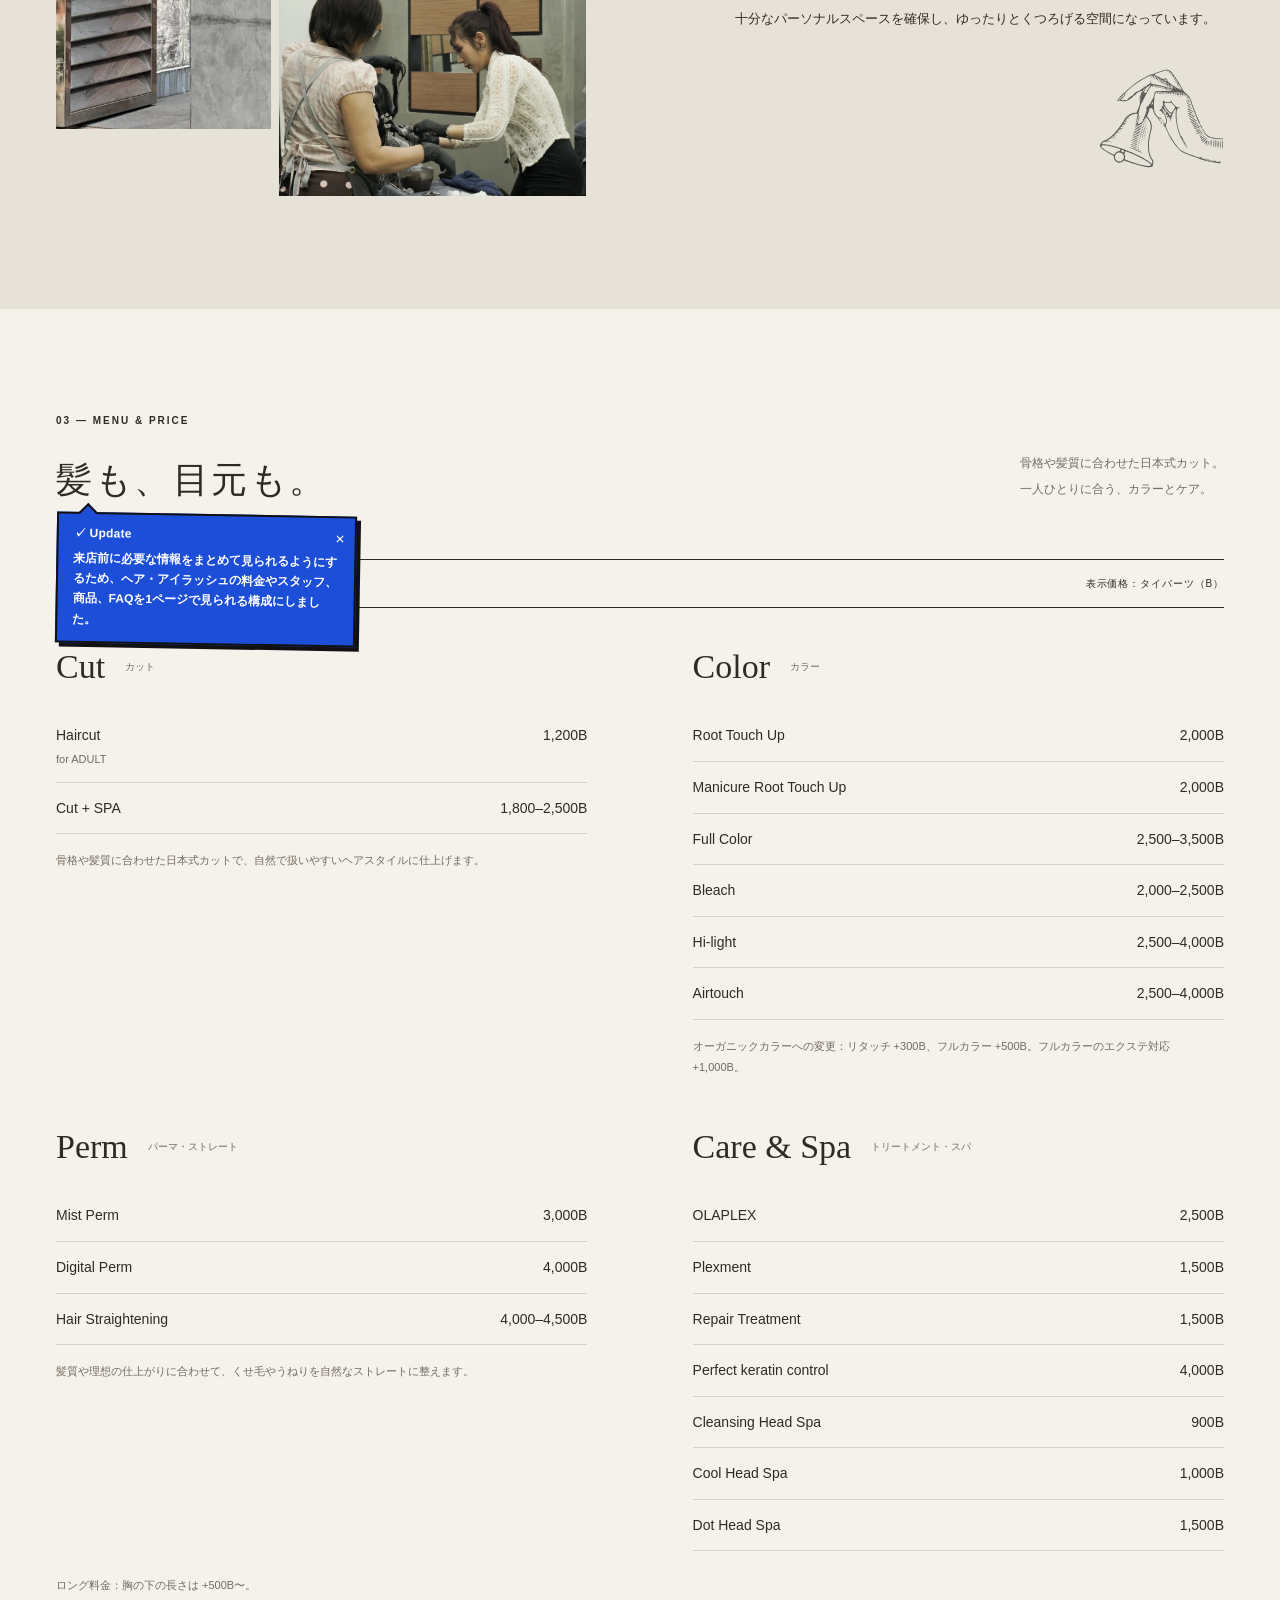
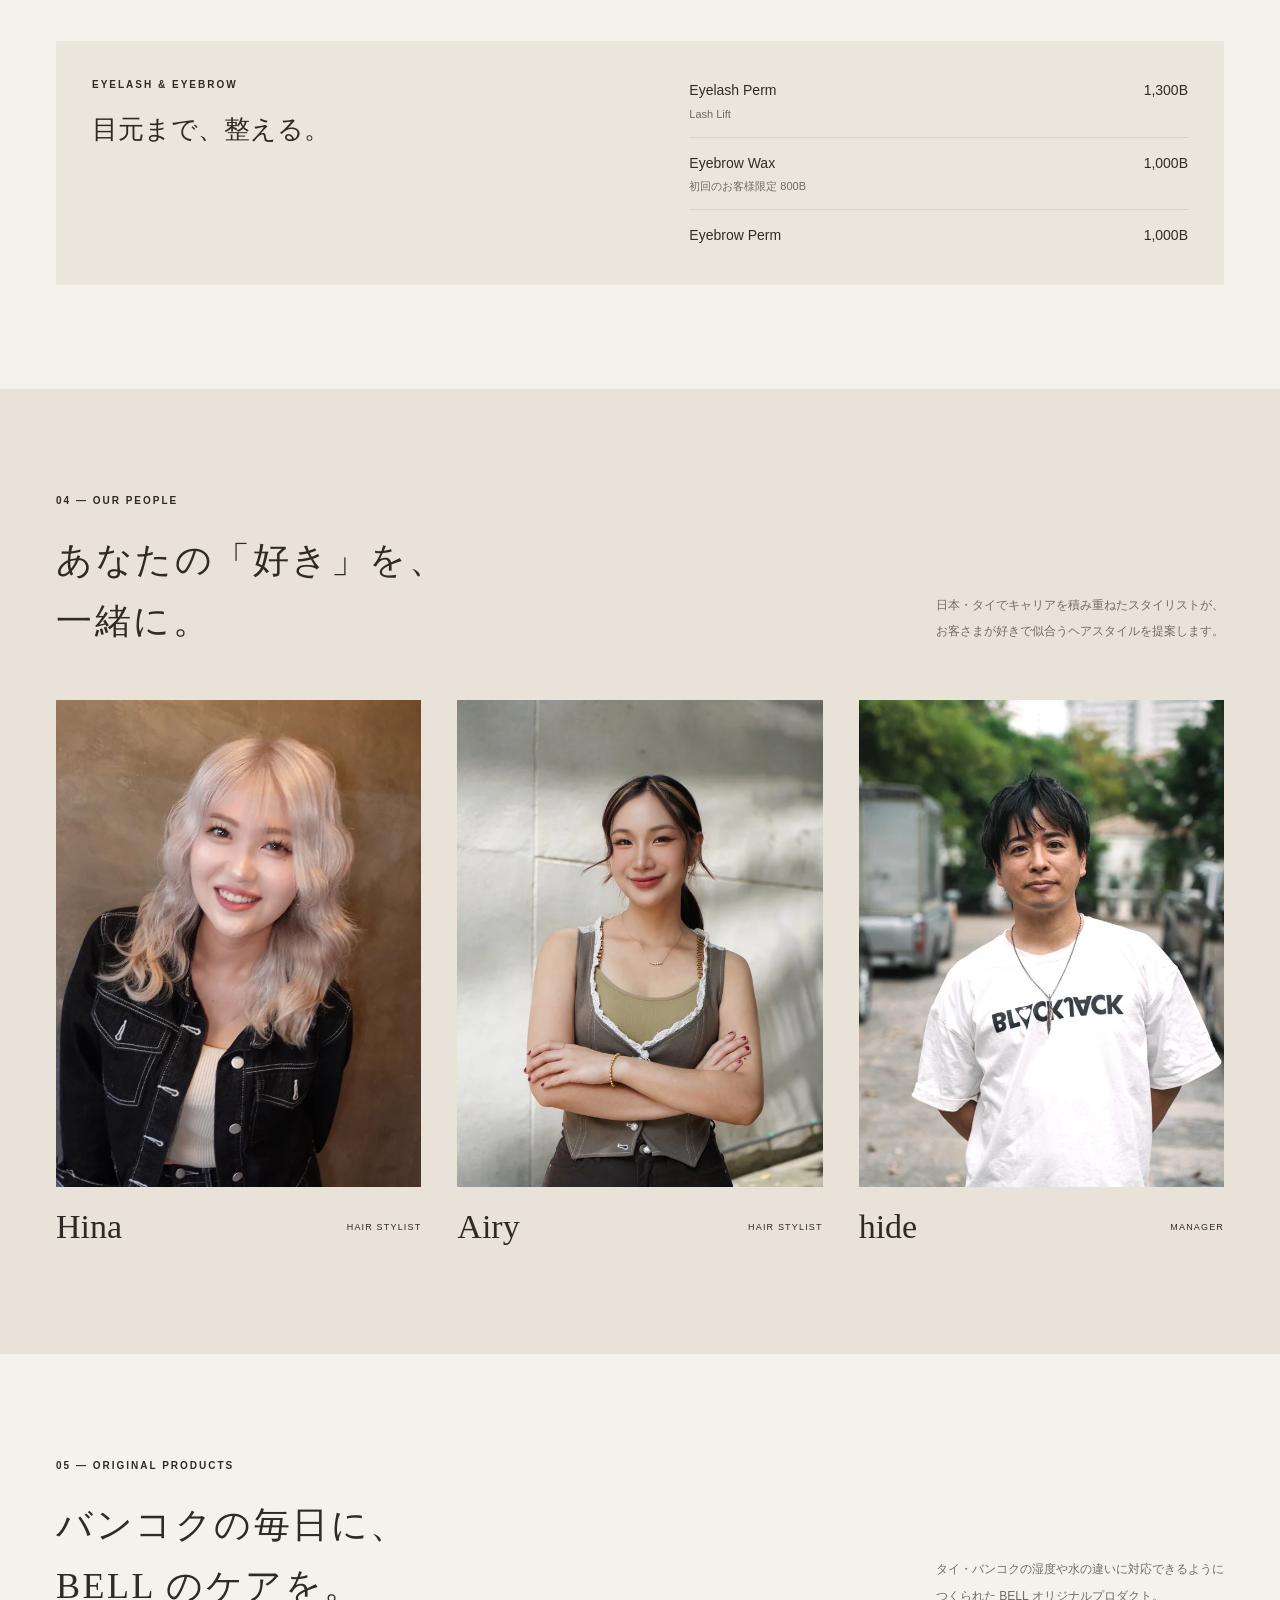
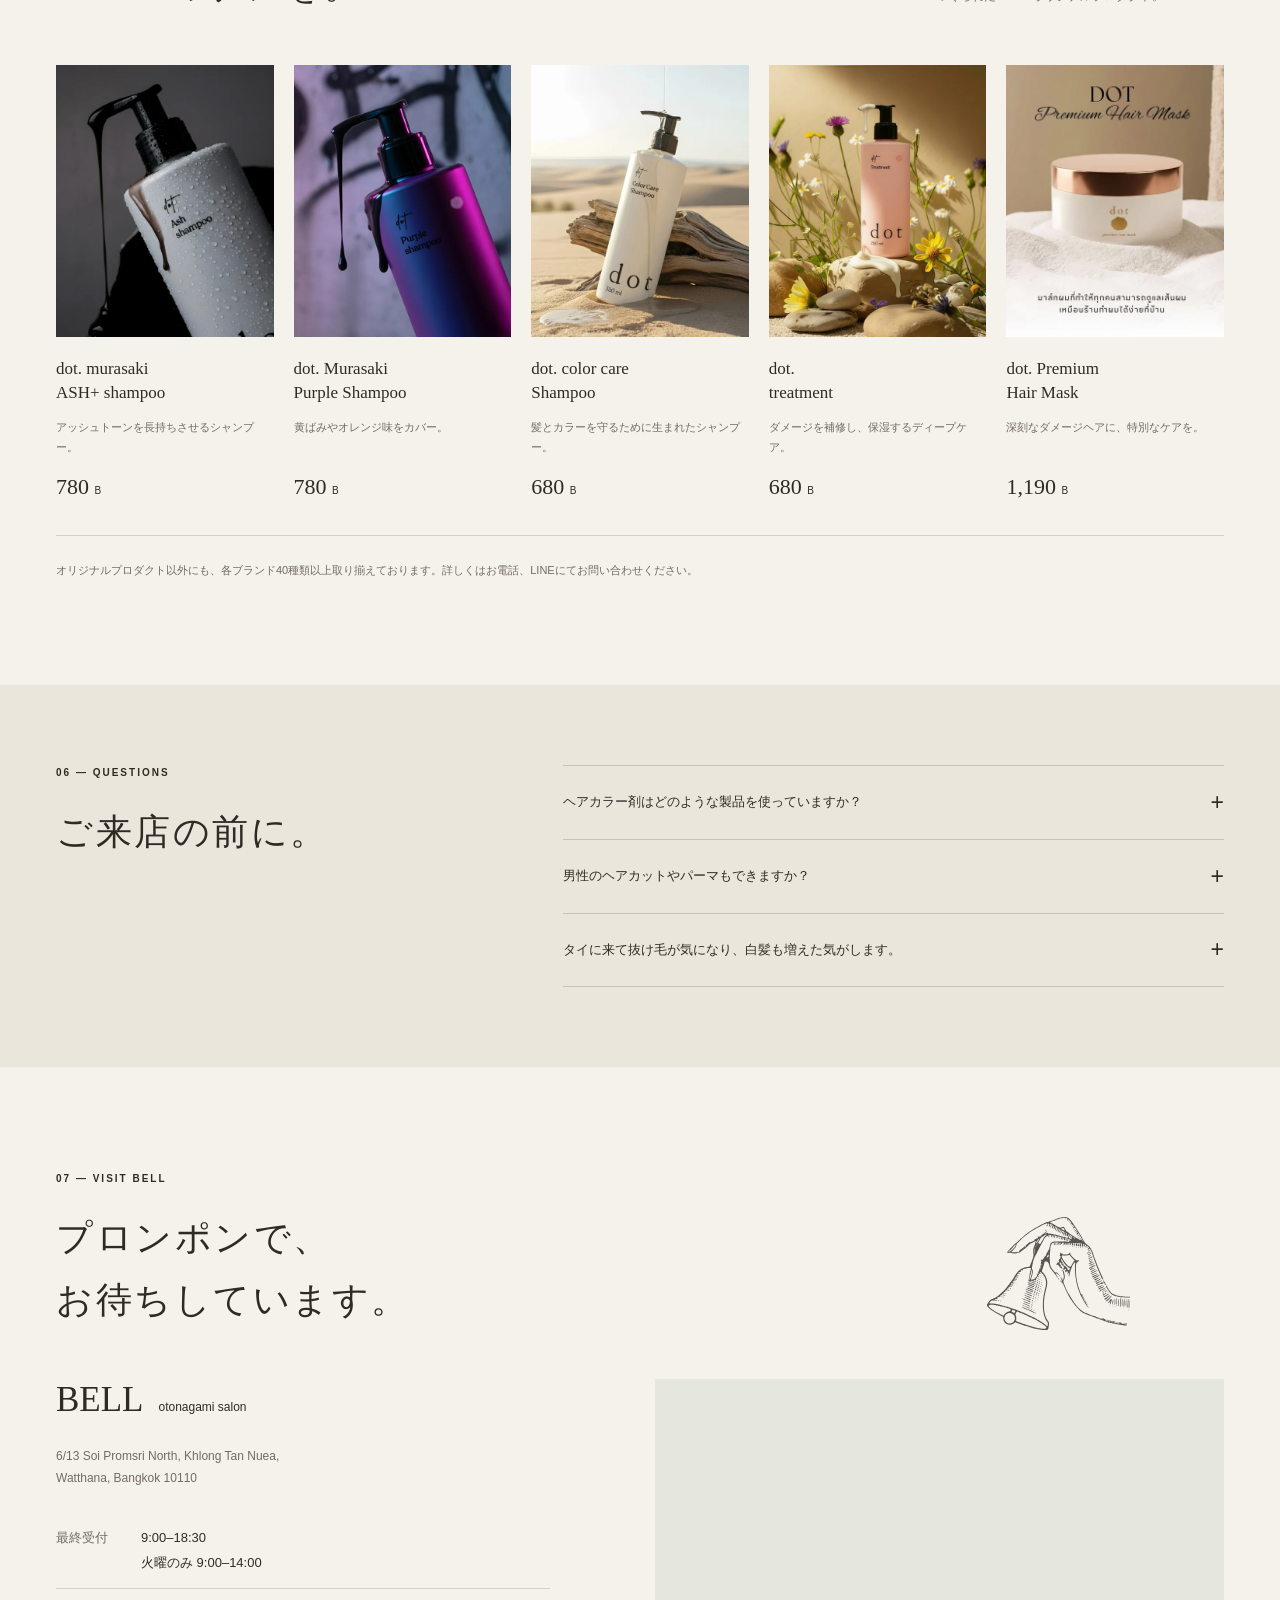
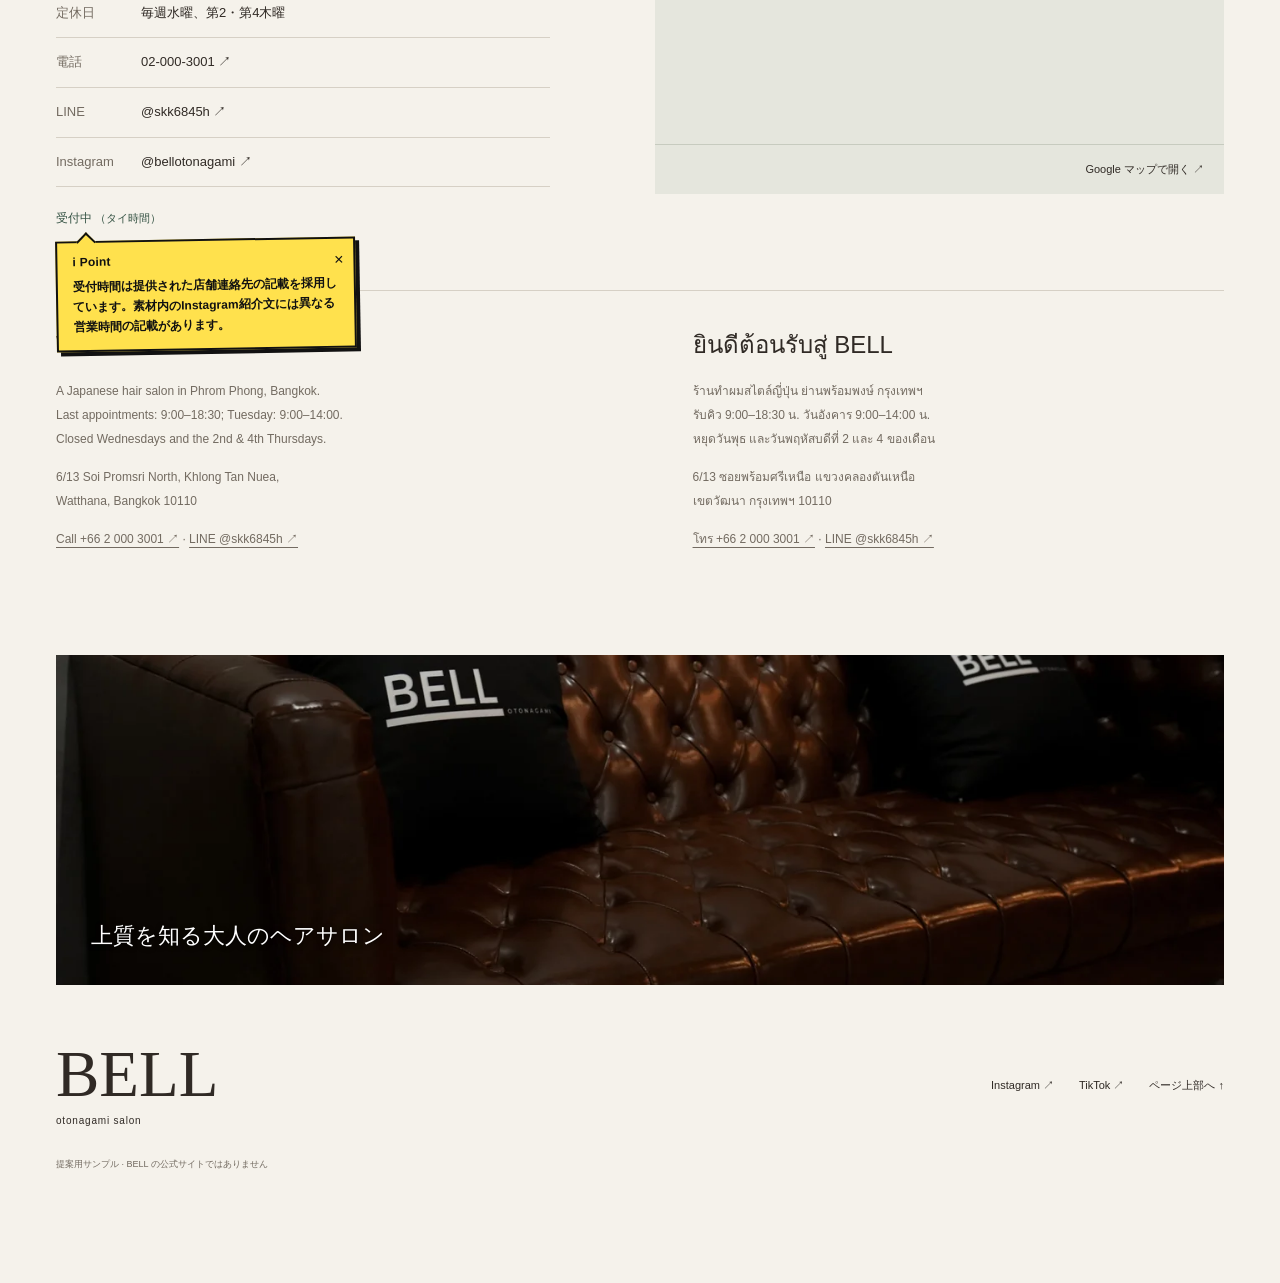
==== commit 58442d34: "Codex 版：LINE 公式色・地図の自動表示・吹き出しを別レイヤーに・Instagram リンク追加・仕上がりの価格削除 Co-Authored-By: Claude Opus 5.5 <nore" ====
--- a/codex/index.html
+++ b/codex/index.html
@@ -27,7 +27,7 @@
   <header class="site-header wrap">
     <a class="wordmark" href="#top" aria-label="BELL ページの先頭へ">BELL<span>otonagami salon</span></a>
     <nav aria-label="メインナビゲーション">
-      <a href="#works">仕上がり</a><a href="#about">お店について</a><a href="#menu">メニュー</a><a href="#staff">スタッフ</a><a href="#access">アクセス</a>
+      <a href="#works">仕上がり</a><a href="#about">お店について</a><a href="#menu">メニュー</a><a href="#staff">スタッフ</a><a href="#access">アクセス</a><a href="https://instagram.com/bellotonagami" target="_blank" rel="noopener noreferrer">Instagram ↗</a>
     </nav>
     <a class="header-book" href="https://line.me/R/ti/p/%40skk6845h" target="_blank" rel="noopener noreferrer">LINE で予約 <span aria-hidden="true">↗</span></a>
   </header>
@@ -52,11 +52,12 @@
     <section class="section wrap" id="works" aria-labelledby="works-title">
       <div class="section-heading"><div><p class="eyebrow">01 — HAIR STORIES</p><h2 id="works-title">好きで、似合う。<br>その仕上がりを。</h2></div><p>ヘアカットやヘアカラー、パーマのほか、<br class="desktop">アイラッシュも用意し、お顔周りをトータルに整えます。</p></div>
       <div class="works-grid">
-        <article class="style-feature"><figure><img src="img/cream-beige.webp" alt="クリームベージュのヘアカラーの仕上がり" width="700" height="1244" loading="lazy"><figcaption><span>COLOR</span><span>01</span></figcaption></figure><h3>光をまとった、クリームベージュ。</h3><p>特有の赤みや硬さを視覚的に和らげ、洗練された透明感を引き出します。</p><div class="price-caption"><span>Full Color</span><strong>2,500–3,500 <small>B</small></strong></div><small class="muted">参考メニュー料金。ブリーチは別途 2,000–2,500B。</small></article>
+        <article class="style-feature"><figure><img src="img/cream-beige.webp" alt="クリームベージュのヘアカラーの仕上がり" width="700" height="1244" loading="lazy"><figcaption><span>COLOR</span><span>01</span></figcaption></figure><h3>光をまとった、クリームベージュ。</h3><p>特有の赤みや硬さを視覚的に和らげ、洗練された透明感を引き出します。</p><p class="work-menu">メニュー：フルカラー</p></article>
         <div class="style-pairs">
-          <article class="style-pair"><div class="photo-label"><span>BEFORE</span><span>AFTER</span></div><img src="img/color-2019.webp" alt="カラー施術例。左が施術前、右が施術後。2019年のブログ写真" width="800" height="800" loading="lazy"><div class="pair-caption"><div><h3>髪色と、美しい艶。</h3><span>Full Color</span></div><strong>2,500–3,500 <small>B</small></strong></div></article>
-          <article class="style-pair"><div class="photo-label"><span>BEFORE</span><span>AFTER</span></div><img src="img/treatment-2019.webp" alt="トリートメント施術例。左が施術前、右が施術後。2019年のブログ写真" width="800" height="800" loading="lazy"><div class="pair-caption"><div><h3>なめらかな、まとまり。</h3><span>Repair Treatment</span></div><strong>1,500 <small>B</small></strong></div></article>
-          <p class="source-caption" id="archive-note-anchor">施術前後の写真は 2019 年のブログより。料金は参考メニューの価格で、写真の施術内容・総額を確定するものではありません。</p>
+          <article class="style-pair"><div class="photo-label"><span>BEFORE</span><span>AFTER</span></div><img src="img/color-2019.webp" alt="カラー施術例。左が施術前、右が施術後。2019年のブログ写真" width="800" height="800" loading="lazy"><div class="pair-caption"><div><h3>髪色と、美しい艶。</h3><span>Full Color</span></div></div></article>
+          <article class="style-pair"><div class="photo-label"><span>BEFORE</span><span>AFTER</span></div><img src="img/treatment-2019.webp" alt="トリートメント施術例。左が施術前、右が施術後。2019年のブログ写真" width="800" height="800" loading="lazy"><div class="pair-caption"><div><h3>なめらかな、まとまり。</h3><span>Repair Treatment</span></div></div></article>
+          <p class="source-caption" id="archive-note-anchor">施術前後の写真は 2019 年のブログより。</p>
+          <p class="works-insta"><a href="https://instagram.com/bellotonagami" target="_blank" rel="noopener noreferrer">Instagram（@bellotonagami）で最新のスタイルを見る ↗</a></p>
         </div>
       </div>
     </section>
@@ -104,8 +105,8 @@
 
     <section class="section wrap" id="access" aria-labelledby="access-title">
       <div class="section-heading"><div><p class="eyebrow">07 — VISIT BELL</p><h2 id="access-title">プロンポンで、<br>お待ちしています。</h2></div><img class="access-hand" src="img/bell-hand.svg" alt="" width="1901" height="1504"></div>
-      <div class="access-grid"><div class="access-details"><h3>BELL <span>otonagami salon</span></h3><address>6/13 Soi Promsri North, Khlong Tan Nuea,<br>Watthana, Bangkok 10110</address><dl><div><dt>最終受付</dt><dd>9:00–18:30<br>火曜のみ 9:00–14:00</dd></div><div><dt>定休日</dt><dd>毎週水曜、第2・第4木曜</dd></div><div><dt>電話</dt><dd><a href="tel:+6620003001">02-000-3001 ↗</a></dd></div><div><dt>LINE</dt><dd><a href="https://line.me/R/ti/p/%40skk6845h" target="_blank" rel="noopener noreferrer">@skk6845h ↗</a></dd></div></dl><p class="access-status" id="hours-note-anchor"><span data-status>受付時間 9:00–18:30</span> <small>（タイ時間）</small></p></div>
-        <div class="map-panel" id="map-panel"><div class="map-placeholder"><span class="map-symbol" aria-hidden="true">↗</span><p class="eyebrow">BELL · PHROM PHONG</p><h3>店舗へのアクセス</h3><p>6/13 Soi Promsri North<br>Bangkok 10110</p><button class="button button-dark" id="load-map" type="button">Google マップを表示 <span aria-hidden="true">↗</span></button><small>地図の表示時のみインターネットに接続します</small></div><template id="map-template"><iframe title="BELL otonagami salon の Google マップ（カラー）" data-src="https://www.google.com/maps?q=BELL%20otonagami%20salon%206%2F13%20Soi%20Promsri%20North%20Bangkok&amp;output=embed" referrerpolicy="no-referrer" allowfullscreen></iframe></template><a class="map-link" href="https://www.google.com/maps?q=BELL+otonagami+salon+6%2F13+Soi+Promsri+North+Bangkok" target="_blank" rel="noopener noreferrer">Google マップで開く ↗</a></div>
+      <div class="access-grid"><div class="access-details"><h3>BELL <span>otonagami salon</span></h3><address>6/13 Soi Promsri North, Khlong Tan Nuea,<br>Watthana, Bangkok 10110</address><dl><div><dt>最終受付</dt><dd>9:00–18:30<br>火曜のみ 9:00–14:00</dd></div><div><dt>定休日</dt><dd>毎週水曜、第2・第4木曜</dd></div><div><dt>電話</dt><dd><a href="tel:+6620003001">02-000-3001 ↗</a></dd></div><div><dt>LINE</dt><dd><a href="https://line.me/R/ti/p/%40skk6845h" target="_blank" rel="noopener noreferrer">@skk6845h ↗</a></dd></div><div><dt>Instagram</dt><dd><a href="https://instagram.com/bellotonagami" target="_blank" rel="noopener noreferrer">@bellotonagami ↗</a></dd></div></dl><p class="access-status" id="hours-note-anchor"><span data-status>受付時間 9:00–18:30</span> <small>（タイ時間）</small></p></div>
+        <div class="map-panel" id="map-panel"><iframe title="BELL otonagami salon の Google マップ" src="https://www.google.com/maps?q=BELL%20otonagami%20salon%206%2F13%20Soi%20Promsri%20North%20Bangkok&amp;output=embed" loading="lazy" referrerpolicy="no-referrer-when-downgrade" allowfullscreen></iframe><a class="map-link" href="https://www.google.com/maps?q=BELL+otonagami+salon+6%2F13+Soi+Promsri+North+Bangkok" target="_blank" rel="noopener noreferrer">Google マップで開く ↗</a></div>
       </div>
       <div class="language-summaries"><section lang="en"><h3>Welcome to BELL.</h3><p>A Japanese hair salon in Phrom Phong, Bangkok.<br>Last appointments: 9:00–18:30; Tuesday: 9:00–14:00.<br>Closed Wednesdays and the 2nd & 4th Thursdays.</p><p>6/13 Soi Promsri North, Khlong Tan Nuea,<br>Watthana, Bangkok 10110</p><p><a href="tel:+6620003001">Call +66 2 000 3001 ↗</a> · <a href="https://line.me/R/ti/p/%40skk6845h" target="_blank" rel="noopener noreferrer">LINE @skk6845h ↗</a></p></section><section lang="th"><h3>ยินดีต้อนรับสู่ BELL</h3><p>ร้านทำผมสไตล์ญี่ปุ่น ย่านพร้อมพงษ์ กรุงเทพฯ<br>รับคิว 9:00–18:30 น. วันอังคาร 9:00–14:00 น.<br>หยุดวันพุธ และวันพฤหัสบดีที่ 2 และ 4 ของเดือน</p><p>6/13 ซอยพร้อมศรีเหนือ แขวงคลองตันเหนือ<br>เขตวัฒนา กรุงเทพฯ 10110</p><p><a href="tel:+6620003001">โทร +66 2 000 3001 ↗</a> · <a href="https://line.me/R/ti/p/%40skk6845h" target="_blank" rel="noopener noreferrer">LINE @skk6845h ↗</a></p></section></div>
     </section>
--- a/codex/css/style.css
+++ b/codex/css/style.css
@@ -1,13 +1,15 @@
-:root{--paper:#f5f2eb;--ink:#302a25;--muted:#736b61;--line:#d6d0c5;--rust:#8b4b32;--green:#355344;--serif:"Yu Mincho","Hiragino Mincho ProN","Noto Serif CJK JP",serif;--sans:"Hiragino Kaku Gothic ProN","Yu Gothic",Meiryo,sans-serif}
+:root{--paper:#f5f2eb;--ink:#302a25;--muted:#736b61;--line:#d6d0c5;--rust:#8b4b32;--green:#355344;--line-brand:#06C755;--serif:"Yu Mincho","Hiragino Mincho ProN","Noto Serif CJK JP",serif;--sans:"Hiragino Kaku Gothic ProN","Yu Gothic",Meiryo,sans-serif}
 *{box-sizing:border-box}html{scroll-behavior:smooth;scroll-padding-top:24px}body{margin:0;background:var(--paper);color:var(--ink);font:14px/1.9 var(--sans);-webkit-font-smoothing:antialiased}a{color:inherit;text-decoration:none}a,button,summary{-webkit-tap-highlight-color:transparent}a:hover{text-decoration:underline;text-underline-offset:5px}button{font:inherit;cursor:pointer}button,a,summary{touch-action:manipulation}:focus-visible{outline:3px solid var(--rust);outline-offset:5px}img{display:block;max-width:100%;height:auto}figure,p,h1,h2,h3,dl,dd{margin:0}h1,h2,h3{font-weight:400}strong{font-weight:500}small{font-size:11px}.wrap{width:calc(100% - 112px);max-width:1280px;margin-inline:auto}.section{padding-block:104px}.eyebrow{font-size:10px;letter-spacing:.2em;font-weight:600;line-height:1.5;margin-bottom:22px}h2{font:36px/1.7 var(--serif);letter-spacing:.07em}.muted{color:var(--muted)}.skip{position:fixed;left:16px;top:-100px;z-index:100;background:var(--paper);padding:12px}.skip:focus{top:12px}.sample-banner{text-align:center;padding:7px 12px;background:#e6e0d5;font-size:10px;letter-spacing:.04em}.site-header{display:flex;align-items:center;justify-content:space-between;min-height:100px;border-bottom:1px solid var(--line);gap:24px}.wordmark{font:40px/.85 Georgia,serif;letter-spacing:.035em}.wordmark span{display:block;font:9px/1.5 var(--sans);letter-spacing:.11em;margin-top:8px}.site-header nav{display:flex;gap:28px;font-size:12px}.header-book{font-size:12px;border-bottom:1px solid var(--ink);padding:10px 0}.header-book span{margin-left:24px}
-.hero{display:grid;grid-template-columns:1fr 1fr;column-gap:8%;padding-top:48px}.hero-copy{align-self:center;min-width:0;padding-bottom:12px}.hero-brand{font:clamp(110px,11.5vw,168px)/1 Georgia,serif;letter-spacing:-.04em;position:relative;padding-right:75px;width:max-content;max-width:100%;margin-left:-5px;margin-bottom:22px}.hero-brand img{position:absolute;width:128px;right:-20px;top:-10px;transform:rotate(-11deg);opacity:.82}h1{font:36px/1.65 var(--serif);letter-spacing:.08em}.hero-description{font-size:13px;line-height:2;letter-spacing:.09em;margin-top:22px;color:var(--muted)}.reception{display:flex;align-items:center;gap:8px;font-size:11px;margin-top:28px;flex-wrap:wrap}.status-dot{width:6px;height:6px;border-radius:50%;background:var(--green)}.local-time{color:var(--muted);font-size:10px;margin-left:auto}.booking-actions{display:grid;grid-template-columns:1fr 1fr;gap:10px;margin-top:12px}.button{display:grid;position:relative;align-content:center;padding:14px 35px 14px 18px;text-align:left;min-height:66px;border:1px solid transparent;border-radius:0;line-height:1.65;font-size:13px;transition:background .2s}.button small{font-size:10px;opacity:.75;letter-spacing:.04em}.button b{position:absolute;right:16px;top:21px;font-weight:400}.button-dark{color:#fff;background:var(--ink)}.button-line{color:#fff;background:var(--green)}.button:hover{background:var(--rust);text-decoration:none}.booking-help{font-size:10px;color:var(--muted);margin-top:10px}.hero-photo{position:relative;min-width:0;align-self:start}.hero-photo>img{width:100%;aspect-ratio:775/900;object-fit:cover}.hero-photo figcaption{position:absolute;bottom:0;left:0;right:0;padding:30px 22px 18px;background:linear-gradient(transparent,#0009);color:white;font-size:11px;display:flex;justify-content:space-between;letter-spacing:.06em}.hero-photo figcaption span{font-size:9px;letter-spacing:.13em}.hero-foot{grid-column:1/-1;display:flex;justify-content:space-between;gap:16px;align-items:center;padding:25px 0;border-bottom:1px solid var(--line);font-size:10px;letter-spacing:.07em}.hero-foot a{font-size:11px}.hero-foot a span{margin-left:25px}
+.hero{display:grid;grid-template-columns:1fr 1fr;column-gap:8%;padding-top:48px}.hero-copy{align-self:center;min-width:0;padding-bottom:12px}.hero-brand{font:clamp(110px,11.5vw,168px)/1 Georgia,serif;letter-spacing:-.04em;position:relative;padding-right:75px;width:max-content;max-width:100%;margin-left:-5px;margin-bottom:22px}.hero-brand img{position:absolute;width:128px;right:-20px;top:-10px;transform:rotate(-11deg);opacity:.82}h1{font:36px/1.65 var(--serif);letter-spacing:.08em}.hero-description{font-size:13px;line-height:2;letter-spacing:.09em;margin-top:22px;color:var(--muted)}.reception{display:flex;align-items:center;gap:8px;font-size:11px;margin-top:28px;flex-wrap:wrap}.status-dot{width:6px;height:6px;border-radius:50%;background:var(--green)}.local-time{color:var(--muted);font-size:10px;margin-left:auto}.booking-actions{display:grid;grid-template-columns:1fr 1fr;gap:10px;margin-top:12px}.button{display:grid;position:relative;align-content:center;padding:14px 35px 14px 18px;text-align:left;min-height:66px;border:1px solid transparent;border-radius:0;line-height:1.65;font-size:13px;transition:background .2s}.button small{font-size:10px;opacity:.75;letter-spacing:.04em}.button b{position:absolute;right:16px;top:21px;font-weight:400}.button-dark{color:#fff;background:var(--ink)}.button-line{color:#fff;background:var(--line-brand);font-weight:600}.button-line:hover{background:#05b04c}.button:hover{background:var(--rust);text-decoration:none}.booking-help{font-size:10px;color:var(--muted);margin-top:10px}.hero-photo{position:relative;min-width:0;align-self:start}.hero-photo>img{width:100%;aspect-ratio:775/900;object-fit:cover}.hero-photo figcaption{position:absolute;bottom:0;left:0;right:0;padding:30px 22px 18px;background:linear-gradient(transparent,#0009);color:white;font-size:11px;display:flex;justify-content:space-between;letter-spacing:.06em}.hero-photo figcaption span{font-size:9px;letter-spacing:.13em}.hero-foot{grid-column:1/-1;display:flex;justify-content:space-between;gap:16px;align-items:center;padding:25px 0;border-bottom:1px solid var(--line);font-size:10px;letter-spacing:.07em}.hero-foot a{font-size:11px}.hero-foot a span{margin-left:25px}
 .section-heading{display:flex;justify-content:space-between;align-items:flex-end;gap:40px;margin-bottom:48px}.section-heading>p{font-size:12px;color:var(--muted);line-height:2.2;padding-bottom:8px;max-width:460px}.works-grid{display:grid;grid-template-columns:1fr 1fr;gap:9%;align-items:start}.style-feature figure{position:relative}.style-feature figure>img{width:100%;height:auto}.style-feature figcaption{position:absolute;left:20px;right:20px;top:18px;display:flex;justify-content:space-between;font-size:10px;letter-spacing:.13em;color:#fff}.style-feature h3{font:22px/1.7 var(--serif);margin-top:24px}.style-feature>p{font-size:12px;color:var(--muted);margin-top:10px;max-width:400px}.price-caption{display:flex;gap:10px;justify-content:space-between;align-items:center;padding:18px 0 10px;border-bottom:1px solid var(--line);margin-bottom:8px;font-size:12px}.price-caption strong,.pair-caption strong{font-family:Georgia,serif;font-size:21px;white-space:nowrap}.style-pairs{min-width:0}.style-pair+.style-pair{margin-top:34px}.photo-label{display:flex;justify-content:space-around;font-size:9px;letter-spacing:.18em;padding-bottom:10px}.style-pair>img{width:100%;height:auto}.pair-caption{display:flex;justify-content:space-between;gap:12px;align-items:center;margin-top:15px}.pair-caption h3{font:19px/1.8 var(--serif)}.pair-caption span{font-size:11px;color:var(--muted)}.source-caption{font-size:10px;color:var(--muted);margin-top:25px}.about-section{background:#e7e2d8;padding-block:105px}.about-grid{display:grid;grid-template-columns:1.1fr 1fr;gap:12%;align-items:center}.about-photos{position:relative;padding-right:70px;padding-bottom:75px}.about-main{width:100%}.about-detail{position:absolute;width:60%;bottom:0;right:0;border:8px solid #e7e2d8}.about-copy .lead{font:20px/1.9 var(--serif);margin:28px 0 20px}.about-copy>p:not(.eyebrow):not(.lead){font-size:13px;line-height:2.2;margin-top:16px}.about-hand{width:125px;margin-top:35px;margin-left:auto;opacity:.6}
 .menu-topline{display:flex;justify-content:space-between;gap:20px;border-block:1px solid var(--ink);padding:14px 0;font-size:10px;letter-spacing:.09em}.menu-grid{display:grid;grid-template-columns:1fr 1fr;column-gap:9%;row-gap:45px;margin-top:35px}.menu-group h3{font:34px/1.4 Georgia,serif;margin-bottom:20px;display:flex;align-items:center;gap:20px}.menu-group h3 span{font:10px/1.5 var(--sans);color:var(--muted)}dl>div{display:flex;justify-content:space-between;gap:15px;border-bottom:1px solid var(--line);padding:12px 0}dt{min-width:0}dd{flex-shrink:0}dt small{display:block;color:var(--muted)}.menu-group>p{font-size:11px;color:var(--muted);line-height:1.9;margin-top:16px}.menu-footnote{font-size:11px;color:var(--muted);margin-top:24px}.eyelash{display:grid;grid-template-columns:1fr 1fr;gap:9%;margin-top:45px;padding:36px;background:#eae6dc}.eyelash h3{font:26px/1.7 var(--serif)}.eyelash .eyebrow{margin-bottom:16px}.eyelash dl>div:first-child{padding-top:0}.eyelash dl>div:last-child{border:0;padding-bottom:0}.staff-section{background:#e8e2d8}.staff-grid{display:grid;grid-template-columns:repeat(3,1fr);gap:36px}.staff-grid img{width:100%;aspect-ratio:3/4;object-fit:cover;object-position:center 26%}.staff-grid article>div{display:flex;justify-content:space-between;gap:12px;align-items:center;padding-top:18px}.staff-grid h3{font:34px/1.3 Georgia,serif}.staff-grid span{font-size:9px;letter-spacing:.13em}.products-grid{display:grid;grid-template-columns:repeat(5,1fr);gap:20px}.products-grid article{display:flex;flex-direction:column;min-width:0}.products-grid img{width:100%;aspect-ratio:4/5;object-fit:cover}.products-grid h3{font:17px/1.4 Georgia,serif;margin-top:20px}.products-grid p{font-size:11px;color:var(--muted);line-height:1.9;margin:12px 0}.products-grid strong{font:22px/1.5 Georgia,serif;margin-top:auto}.products-grid small{font:10px var(--sans)}.product-footer{font-size:11px;color:var(--muted);border-top:1px solid var(--line);padding-top:24px;margin-top:32px}.faq-section{background:#eae6dc;padding-block:80px}.faq-grid{display:grid;grid-template-columns:1fr 1.6fr;gap:8%}.faq-list details{border-bottom:1px solid #c9c2b7}.faq-list details:first-child{border-top:1px solid #c9c2b7}.faq-list summary{list-style:none;display:flex;align-items:center;justify-content:space-between;gap:20px;padding:24px 0;cursor:pointer;font-size:13px}.faq-list summary::-webkit-details-marker{display:none}.faq-list summary span{font-size:23px;line-height:1;transition:transform .2s}.faq-list details[open] summary span{transform:rotate(45deg)}.faq-list details p{font-size:12px;color:#625a50;line-height:2.2;padding:0 35px 24px 0}
-.access-hand{width:145px;opacity:.65;margin-right:8%}.access-grid{display:grid;grid-template-columns:1fr 1.15fr;gap:9%;align-items:start}.access-details h3{font:35px/1.2 Georgia,serif;display:flex;align-items:baseline;gap:15px}.access-details h3 span{font:12px var(--sans)}address{font-style:normal;color:var(--muted);font-size:12px;margin:24px 0}.access-details dl>div{justify-content:flex-start;gap:25px;font-size:13px}.access-details dt{width:60px;color:var(--muted);flex-shrink:0}.access-details dd{flex-shrink:1}.access-status{margin-top:20px;font-size:12px;color:var(--green)}.map-panel{background:#e5e6dd;position:relative}.map-placeholder{min-height:365px;display:flex;flex-direction:column;justify-content:center;align-items:center;text-align:center;padding:30px}.map-symbol{font:46px/1 Georgia,serif;color:var(--green);margin-bottom:15px}.map-placeholder .eyebrow{margin-bottom:10px}.map-placeholder h3{font:23px/1.6 var(--serif);margin-bottom:10px}.map-placeholder p:not(.eyebrow){font-size:12px;color:var(--muted)}.map-placeholder .button{display:flex;gap:20px;min-height:48px;margin:20px 0 12px;padding:11px 20px;font-size:12px}.map-placeholder small{font-size:10px;color:var(--muted)}.map-panel iframe{display:block;width:100%;height:365px;border:0;filter:none}.map-link{display:block;padding:14px 20px;border-top:1px solid #c7cbbf;font-size:11px;text-align:right}.language-summaries{display:grid;grid-template-columns:1fr 1fr;gap:9%;border-top:1px solid var(--line);margin-top:60px;padding-top:35px}.language-summaries h3{font:24px/1.6 Georgia,var(--sans)}.language-summaries p{font-size:12px;line-height:2;color:var(--muted);margin-top:14px}.language-summaries a{text-decoration:underline;text-underline-offset:4px}.closing-image{position:relative}.closing-image img{width:100%;height:330px;object-fit:cover;object-position:50% 60%}.closing-image p{position:absolute;bottom:30px;left:35px;color:#fff;font:22px/1.7 var(--serif);text-shadow:0 1px 5px #000}.site-footer{display:flex;align-items:center;flex-wrap:wrap;justify-content:space-between;padding-block:60px 110px;gap:30px}.footer-brand{font:65px/.9 Georgia,serif}.footer-brand span{font:10px var(--sans);display:block;letter-spacing:.08em;margin-top:12px}.site-footer>div:nth-child(2){display:flex;gap:25px;font-size:11px}.site-footer>small{width:100%;font-size:9px;color:var(--muted)}.fixed-booking{position:fixed;bottom:0;left:50%;transform:translateX(-50%);display:grid;grid-template-columns:1fr 1fr;width:420px;max-width:100%;z-index:30;box-shadow:0 -3px 22px #302a2520;background:var(--ink);padding-bottom:env(safe-area-inset-bottom)}.fixed-booking>a{display:flex;justify-content:center;align-items:center;gap:12px;min-height:57px;background:var(--ink);color:#fff;font-size:12px}.fixed-booking>a span{font-size:9px;opacity:.75}.fixed-booking .fixed-line{background:var(--green)}
+.access-hand{width:145px;opacity:.65;margin-right:8%}.access-grid{display:grid;grid-template-columns:1fr 1.15fr;gap:9%;align-items:start}.access-details h3{font:35px/1.2 Georgia,serif;display:flex;align-items:baseline;gap:15px}.access-details h3 span{font:12px var(--sans)}address{font-style:normal;color:var(--muted);font-size:12px;margin:24px 0}.access-details dl>div{justify-content:flex-start;gap:25px;font-size:13px}.access-details dt{width:60px;color:var(--muted);flex-shrink:0}.access-details dd{flex-shrink:1}.access-status{margin-top:20px;font-size:12px;color:var(--green)}.map-panel{background:#e5e6dd;position:relative}.map-placeholder{min-height:365px;display:flex;flex-direction:column;justify-content:center;align-items:center;text-align:center;padding:30px}.map-symbol{font:46px/1 Georgia,serif;color:var(--green);margin-bottom:15px}.map-placeholder .eyebrow{margin-bottom:10px}.map-placeholder h3{font:23px/1.6 var(--serif);margin-bottom:10px}.map-placeholder p:not(.eyebrow){font-size:12px;color:var(--muted)}.map-placeholder .button{display:flex;gap:20px;min-height:48px;margin:20px 0 12px;padding:11px 20px;font-size:12px}.map-placeholder small{font-size:10px;color:var(--muted)}.map-panel iframe{display:block;width:100%;height:365px;border:0;filter:none}.map-link{display:block;padding:14px 20px;border-top:1px solid #c7cbbf;font-size:11px;text-align:right}.language-summaries{display:grid;grid-template-columns:1fr 1fr;gap:9%;border-top:1px solid var(--line);margin-top:60px;padding-top:35px}.language-summaries h3{font:24px/1.6 Georgia,var(--sans)}.language-summaries p{font-size:12px;line-height:2;color:var(--muted);margin-top:14px}.language-summaries a{text-decoration:underline;text-underline-offset:4px}.closing-image{position:relative}.closing-image img{width:100%;height:330px;object-fit:cover;object-position:50% 60%}.closing-image p{position:absolute;bottom:30px;left:35px;color:#fff;font:22px/1.7 var(--serif);text-shadow:0 1px 5px #000}.site-footer{display:flex;align-items:center;flex-wrap:wrap;justify-content:space-between;padding-block:60px 110px;gap:30px}.footer-brand{font:65px/.9 Georgia,serif}.footer-brand span{font:10px var(--sans);display:block;letter-spacing:.08em;margin-top:12px}.site-footer>div:nth-child(2){display:flex;gap:25px;font-size:11px}.site-footer>small{width:100%;font-size:9px;color:var(--muted)}.fixed-booking{position:fixed;bottom:0;left:50%;transform:translateX(-50%);display:grid;grid-template-columns:1fr 1fr;width:420px;max-width:100%;z-index:30;box-shadow:0 -3px 22px #302a2520;background:var(--ink);padding-bottom:env(safe-area-inset-bottom)}.fixed-booking>a{display:flex;justify-content:center;align-items:center;gap:12px;min-height:57px;background:var(--ink);color:#fff;font-size:12px}.fixed-booking>a span{font-size:9px;opacity:.75}.fixed-booking .fixed-line{background:var(--line-brand);font-weight:600}
 @media(min-width:1500px){.hero-brand{font-size:174px}.hero{column-gap:10%}.hero-copy{padding-right:20px}.hero-photo img{max-height:670px;object-fit:cover}.hero-description{margin-top:25px}}
 @media(max-width:1100px){.wrap{width:calc(100% - 72px)}.site-header nav{gap:18px;font-size:11px}.hero{column-gap:6%;padding-top:38px}.hero-brand{font-size:120px;padding-right:55px}.hero-brand img{width:105px;right:-8px;top:-6px}h1{font-size:29px}.hero-description{margin-top:15px}.reception{margin-top:20px}.button{padding-left:14px}.section{padding-block:80px}.section-heading{gap:25px}.section-heading>p{max-width:350px;font-size:11px}h2{font-size:32px}.works-grid{gap:6%}.pair-caption{flex-wrap:wrap;gap:4px}.about-grid{gap:7%}.about-photos{padding-right:40px;padding-bottom:55px}.menu-grid{column-gap:6%}.menu-group h3{font-size:30px}.products-grid{gap:14px}.products-grid h3{font-size:15px}.staff-grid{gap:24px}.access-grid{gap:6%}}
 @media(max-width:800px){.wrap{width:calc(100% - 48px)}.site-header{min-height:85px}.site-header nav{gap:16px}.site-header nav a:nth-child(2),.site-header nav a:nth-child(4){display:none}.hero{column-gap:5%;padding-top:30px}.hero-brand{font-size:96px;padding-right:40px;margin-bottom:17px}.hero-brand img{width:85px;right:-6px}h1{font-size:26px}.hero .eyebrow{font-size:9px;margin-bottom:18px}.hero-description{font-size:11px;line-height:1.9}.hero-photo{align-self:stretch}.hero-photo>img{height:100%;max-height:540px;object-fit:cover}.booking-actions{gap:8px}.button{font-size:12px;padding:10px 23px 10px 12px}.button b{right:10px}.local-time{margin-left:0}.booking-help{font-size:9px}.section-heading>p{max-width:280px}h2{font-size:28px}.style-feature h3{font-size:19px}.pair-caption h3{font-size:17px}.price-caption strong,.pair-caption strong{font-size:18px}.about-section{padding-block:75px}.about-copy .lead{font-size:17px}.about-copy>p:not(.eyebrow):not(.lead){font-size:12px}.menu-grid{font-size:12px}.menu-group h3{gap:12px;font-size:27px}.eyelash{padding:25px;gap:5%;font-size:12px}.staff-grid{gap:20px}.staff-grid h3{font-size:28px}.staff-grid article>div{flex-wrap:wrap;gap:4px}.products-grid{grid-template-columns:repeat(3,1fr);gap:32px 20px}.faq-grid{grid-template-columns:1fr;gap:25px}.access-grid{grid-template-columns:1fr 1fr;gap:5%}.access-details h3{flex-wrap:wrap;gap:6px}.access-details h3 span{font-size:11px}.access-details dl>div{font-size:12px;gap:8px}.language-summaries{gap:6%}.closing-image img{height:290px}.fixed-booking{width:390px}}
-@media(max-width:600px){.wrap{width:calc(100% - 40px)}.sample-banner{font-size:9px;padding:6px 4px}.site-header{min-height:74px;gap:12px}.wordmark{font-size:33px}.wordmark span{font-size:8px;margin-top:6px}.site-header nav{gap:15px;font-size:10px;margin-left:auto}.site-header nav a{display:none}.site-header nav a:nth-child(3),.site-header nav a:nth-child(5){display:block}.header-book{display:none}.hero{display:block;padding-top:28px;position:relative}.hero-copy{padding-bottom:0;position:relative;z-index:1}.hero .eyebrow{margin-bottom:10px;font-size:9px;letter-spacing:.17em}.hero-brand{font-size:104px;line-height:1.05;padding-right:65px;margin-bottom:18px}.hero-brand img{width:110px;right:-4px;top:-11px}h1{font-size:28px;line-height:1.65;letter-spacing:.07em}.hero-description{font-size:11px;margin-top:14px;line-height:2}.hero-photo{position:absolute;right:0;top:202px;width:78px;height:140px;z-index:0}.hero-photo>img{width:78px;height:140px;object-fit:cover}.hero-photo figcaption{display:none}.hero-description{max-width:220px}.reception{margin-top:29px;gap:7px;font-size:10px}.local-time{margin-left:auto;font-size:9px}.booking-actions{margin-top:10px;gap:8px}.button{font-size:12px;min-height:61px;padding:10px 28px 10px 16px}.button b{right:14px;top:18px}.button small{font-size:10px}.booking-help{font-size:9px;margin-top:8px}.hero-foot{font-size:9px;padding:19px 0;margin-top:7px}.hero-foot a{font-size:10px}.hero-foot a span{margin-left:8px}.section{padding-block:66px}.section-heading{display:block;margin-bottom:32px}.eyebrow{font-size:9px;margin-bottom:15px}h2{font-size:29px;line-height:1.6}.section-heading>p{margin-top:20px;max-width:none;font-size:11px;padding:0}.desktop{display:none}.works-grid{grid-template-columns:1fr;gap:38px}.style-feature figure>img{width:100%;max-height:525px;object-fit:cover;object-position:50% 45%}.style-feature h3{font-size:21px;margin-top:19px}.style-feature>p{font-size:11px}.style-pair>img{width:100%}.pair-caption{flex-wrap:nowrap}.pair-caption h3{font-size:18px}.style-pair+.style-pair{margin-top:30px}.source-caption{margin-top:20px}.about-section{padding-block:62px}.about-grid{grid-template-columns:1fr;gap:40px}.about-photos{padding-right:65px;padding-bottom:50px}.about-main{max-height:380px;object-fit:cover}.about-detail{width:57%;border-width:6px}.about-copy .lead{font-size:19px;margin-top:23px}.about-copy>p:not(.eyebrow):not(.lead){font-size:12px}.about-hand{width:95px;margin-top:22px}.menu-grid{grid-template-columns:1fr;gap:30px;margin-top:28px}.menu-group h3{font-size:30px;margin-bottom:12px;gap:18px}.menu-grid dl>div{padding:11px 0}.menu-topline{font-size:9px;padding:12px 0}.eyelash{grid-template-columns:1fr;gap:28px;padding:26px 22px;margin-top:30px}.eyelash h3{font-size:24px}.eyelash .eyebrow{font-size:9px}.staff-grid{grid-template-columns:1fr;gap:30px}.staff-grid article{display:grid;grid-template-columns:58% 1fr;gap:23px;align-items:end}.staff-grid article>div{display:block;padding-bottom:18px}.staff-grid h3{font-size:33px;margin-bottom:8px}.staff-grid span{font-size:8px}.staff-grid img{aspect-ratio:3/4}.products-grid{grid-template-columns:1fr 1fr;gap:30px 16px}.products-grid h3{font-size:17px;margin-top:15px}.products-grid p{font-size:10px}.products-grid strong{font-size:21px}.product-footer{font-size:10px;line-height:2}.faq-section{padding-block:58px}.faq-grid{gap:27px}.faq-list summary{font-size:12px;padding:22px 0}.faq-list details p{font-size:11px;padding-right:15px}.access-hand{display:none}.access-grid{grid-template-columns:1fr;gap:32px}.access-details h3{font-size:37px;gap:16px}.access-details h3 span{font-size:12px}.access-details dl>div{gap:25px;font-size:12px}.map-placeholder{min-height:330px;padding:25px 15px}.map-panel iframe{height:330px}.language-summaries{grid-template-columns:1fr;gap:28px;margin-top:36px;padding-top:30px}.language-summaries h3{font-size:22px}.language-summaries p{font-size:11px}.closing-image{width:100%}.closing-image img{height:240px}.closing-image p{font-size:18px;left:20px;bottom:20px}.site-footer{padding-block:40px 115px;gap:28px}.footer-brand{font-size:55px}.site-footer>div:nth-child(2){gap:19px;font-size:10px;flex-wrap:wrap}.site-footer>small{font-size:8px}.fixed-booking{width:100%;background:linear-gradient(90deg,var(--ink) 50%,var(--green) 50%)}.fixed-booking>a{flex-direction:column;gap:0;min-height:61px;font-size:12px;padding:7px}.fixed-booking>a span{font-size:9px}}
+@media(max-width:600px){.wrap{width:calc(100% - 40px)}.sample-banner{font-size:9px;padding:6px 4px}.site-header{min-height:74px;gap:12px}.wordmark{font-size:33px}.wordmark span{font-size:8px;margin-top:6px}.site-header nav{gap:15px;font-size:10px;margin-left:auto}.site-header nav a{display:none}.site-header nav a:nth-child(3),.site-header nav a:nth-child(5){display:block}.header-book{display:none}.hero{display:block;padding-top:28px;position:relative}.hero-copy{padding-bottom:0;position:relative;z-index:1}.hero .eyebrow{margin-bottom:10px;font-size:9px;letter-spacing:.17em}.hero-brand{font-size:104px;line-height:1.05;padding-right:65px;margin-bottom:18px}.hero-brand img{width:110px;right:-4px;top:-11px}h1{font-size:28px;line-height:1.65;letter-spacing:.07em}.hero-description{font-size:11px;margin-top:14px;line-height:2}.hero-photo{position:absolute;right:0;top:202px;width:78px;height:140px;z-index:0}.hero-photo>img{width:78px;height:140px;object-fit:cover}.hero-photo figcaption{display:none}.hero-description{max-width:220px}.reception{margin-top:29px;gap:7px;font-size:10px}.local-time{margin-left:auto;font-size:9px}.booking-actions{margin-top:10px;gap:8px}.button{font-size:12px;min-height:61px;padding:10px 28px 10px 16px}.button b{right:14px;top:18px}.button small{font-size:10px}.booking-help{font-size:9px;margin-top:8px}.hero-foot{font-size:9px;padding:19px 0;margin-top:7px}.hero-foot a{font-size:10px}.hero-foot a span{margin-left:8px}.section{padding-block:66px}.section-heading{display:block;margin-bottom:32px}.eyebrow{font-size:9px;margin-bottom:15px}h2{font-size:29px;line-height:1.6}.section-heading>p{margin-top:20px;max-width:none;font-size:11px;padding:0}.desktop{display:none}.works-grid{grid-template-columns:1fr;gap:38px}.style-feature figure>img{width:100%;max-height:525px;object-fit:cover;object-position:50% 45%}.style-feature h3{font-size:21px;margin-top:19px}.style-feature>p{font-size:11px}.style-pair>img{width:100%}.pair-caption{flex-wrap:nowrap}.pair-caption h3{font-size:18px}.style-pair+.style-pair{margin-top:30px}.source-caption{margin-top:20px}.about-section{padding-block:62px}.about-grid{grid-template-columns:1fr;gap:40px}.about-photos{padding-right:65px;padding-bottom:50px}.about-main{max-height:380px;object-fit:cover}.about-detail{width:57%;border-width:6px}.about-copy .lead{font-size:19px;margin-top:23px}.about-copy>p:not(.eyebrow):not(.lead){font-size:12px}.about-hand{width:95px;margin-top:22px}.menu-grid{grid-template-columns:1fr;gap:30px;margin-top:28px}.menu-group h3{font-size:30px;margin-bottom:12px;gap:18px}.menu-grid dl>div{padding:11px 0}.menu-topline{font-size:9px;padding:12px 0}.eyelash{grid-template-columns:1fr;gap:28px;padding:26px 22px;margin-top:30px}.eyelash h3{font-size:24px}.eyelash .eyebrow{font-size:9px}.staff-grid{grid-template-columns:1fr;gap:30px}.staff-grid article{display:grid;grid-template-columns:58% 1fr;gap:23px;align-items:end}.staff-grid article>div{display:block;padding-bottom:18px}.staff-grid h3{font-size:33px;margin-bottom:8px}.staff-grid span{font-size:8px}.staff-grid img{aspect-ratio:3/4}.products-grid{grid-template-columns:1fr 1fr;gap:30px 16px}.products-grid h3{font-size:17px;margin-top:15px}.products-grid p{font-size:10px}.products-grid strong{font-size:21px}.product-footer{font-size:10px;line-height:2}.faq-section{padding-block:58px}.faq-grid{gap:27px}.faq-list summary{font-size:12px;padding:22px 0}.faq-list details p{font-size:11px;padding-right:15px}.access-hand{display:none}.access-grid{grid-template-columns:1fr;gap:32px}.access-details h3{font-size:37px;gap:16px}.access-details h3 span{font-size:12px}.access-details dl>div{gap:25px;font-size:12px}.map-placeholder{min-height:330px;padding:25px 15px}.map-panel iframe{height:330px}.language-summaries{grid-template-columns:1fr;gap:28px;margin-top:36px;padding-top:30px}.language-summaries h3{font-size:22px}.language-summaries p{font-size:11px}.closing-image{width:100%}.closing-image img{height:240px}.closing-image p{font-size:18px;left:20px;bottom:20px}.site-footer{padding-block:40px 115px;gap:28px}.footer-brand{font-size:55px}.site-footer>div:nth-child(2){gap:19px;font-size:10px;flex-wrap:wrap}.site-footer>small{font-size:8px}.fixed-booking{width:100%;background:linear-gradient(90deg,var(--ink) 50%,var(--line-brand) 50%)}.fixed-booking>a{flex-direction:column;gap:0;min-height:61px;font-size:12px;padding:7px}.fixed-booking>a span{font-size:9px}}
 @media(prefers-reduced-motion:reduce){html{scroll-behavior:auto}*,*::before,*::after{transition:none!important}}
 
 @media(max-width:380px){.hero-photo{display:none}h1{font-size:26px}.hero-brand{font-size:94px}.hero-brand img{width:95px}.hero-description{max-width:none}.reception{font-size:9px}.pair-caption{flex-wrap:wrap}.site-header nav{gap:12px}}
+
+.work-menu{font-size:12px;color:var(--muted);padding:16px 0 10px;border-bottom:1px solid var(--line);letter-spacing:.04em}.works-insta{margin-top:18px;font-size:12px}.works-insta a{text-decoration:underline;text-underline-offset:4px}
